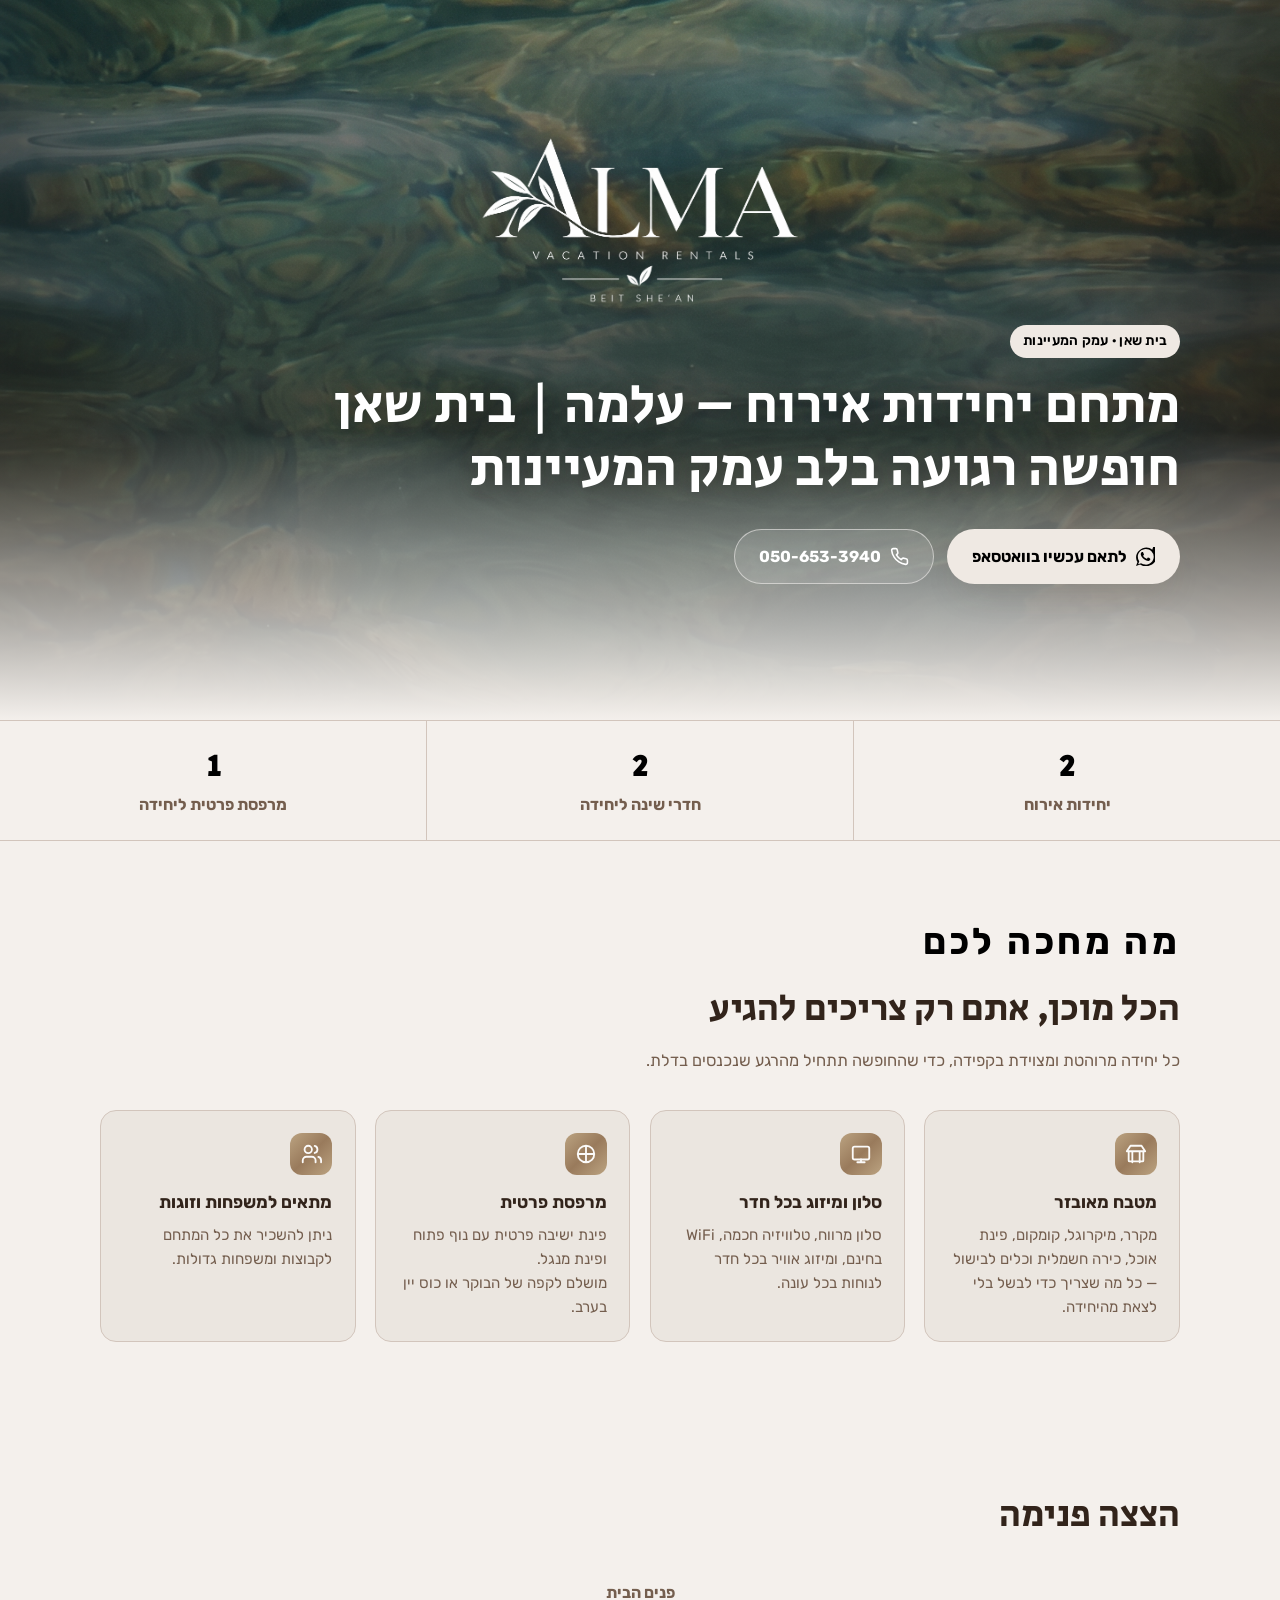
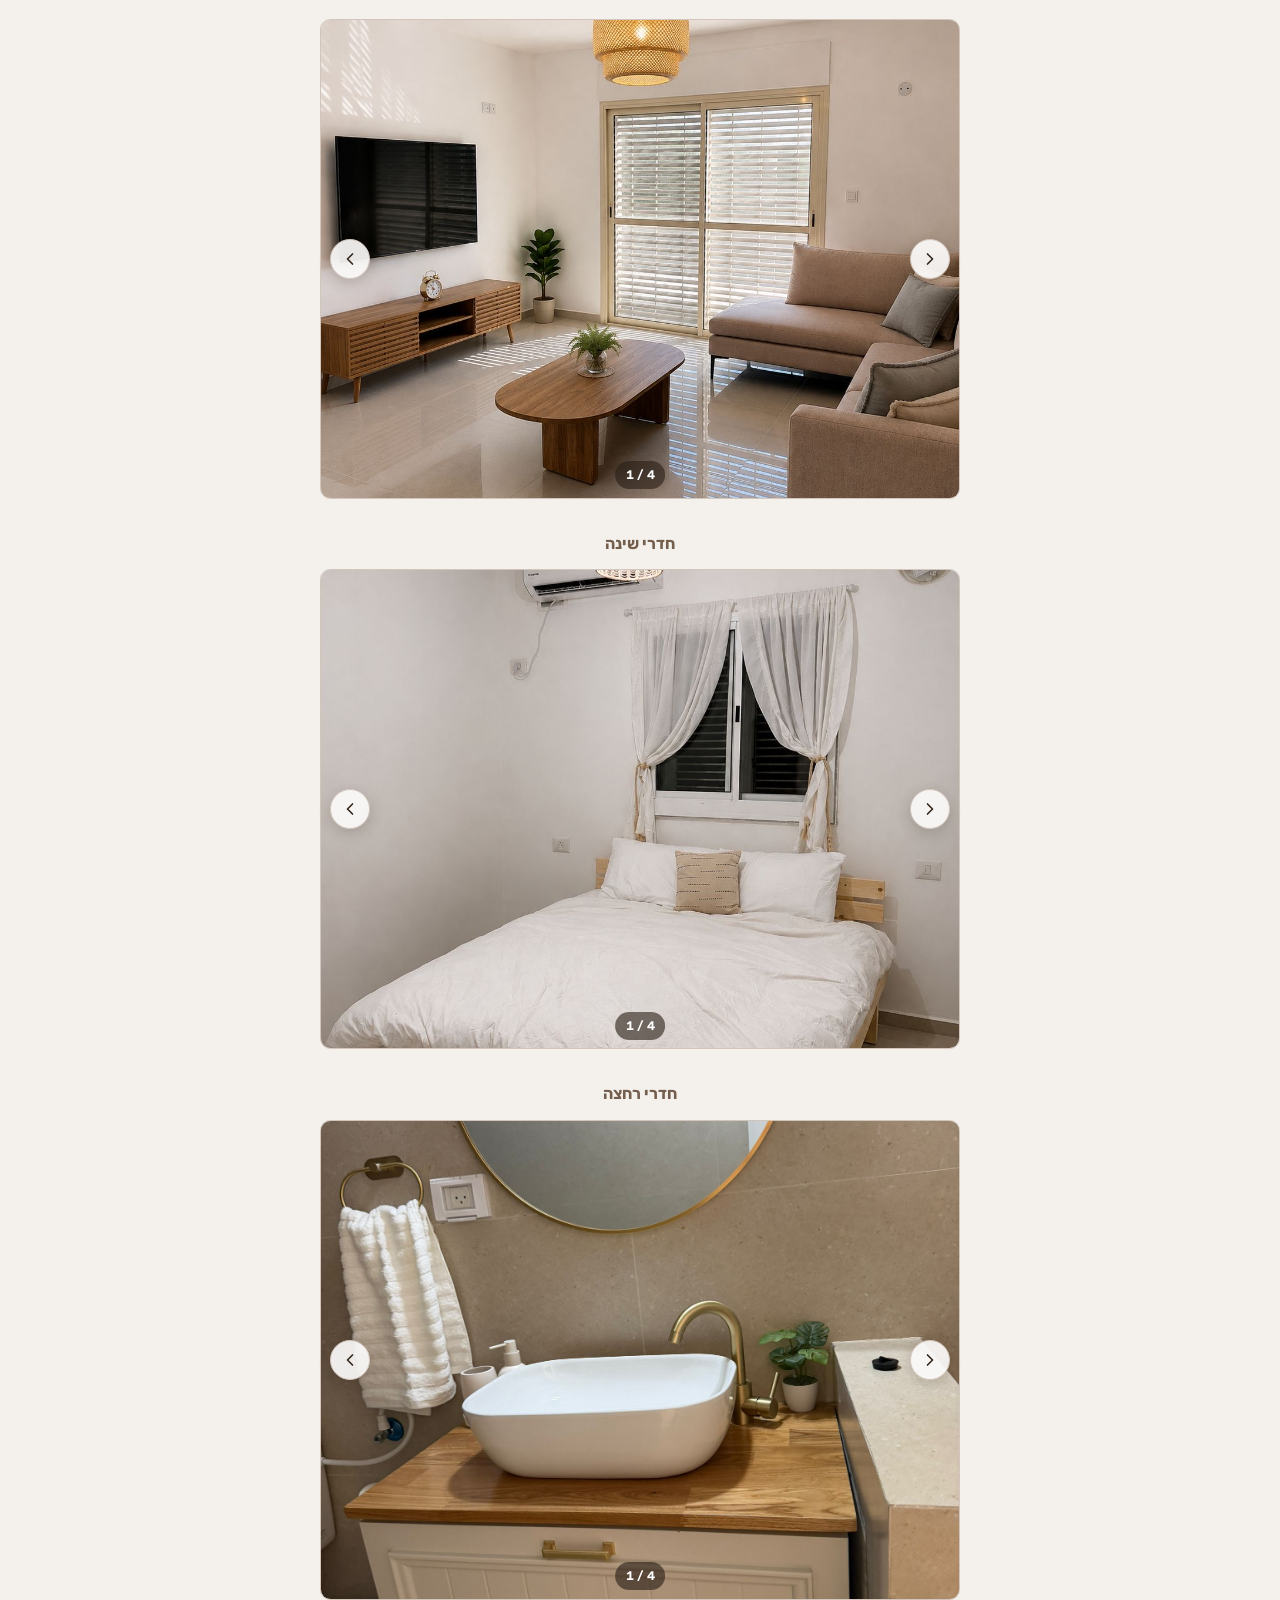
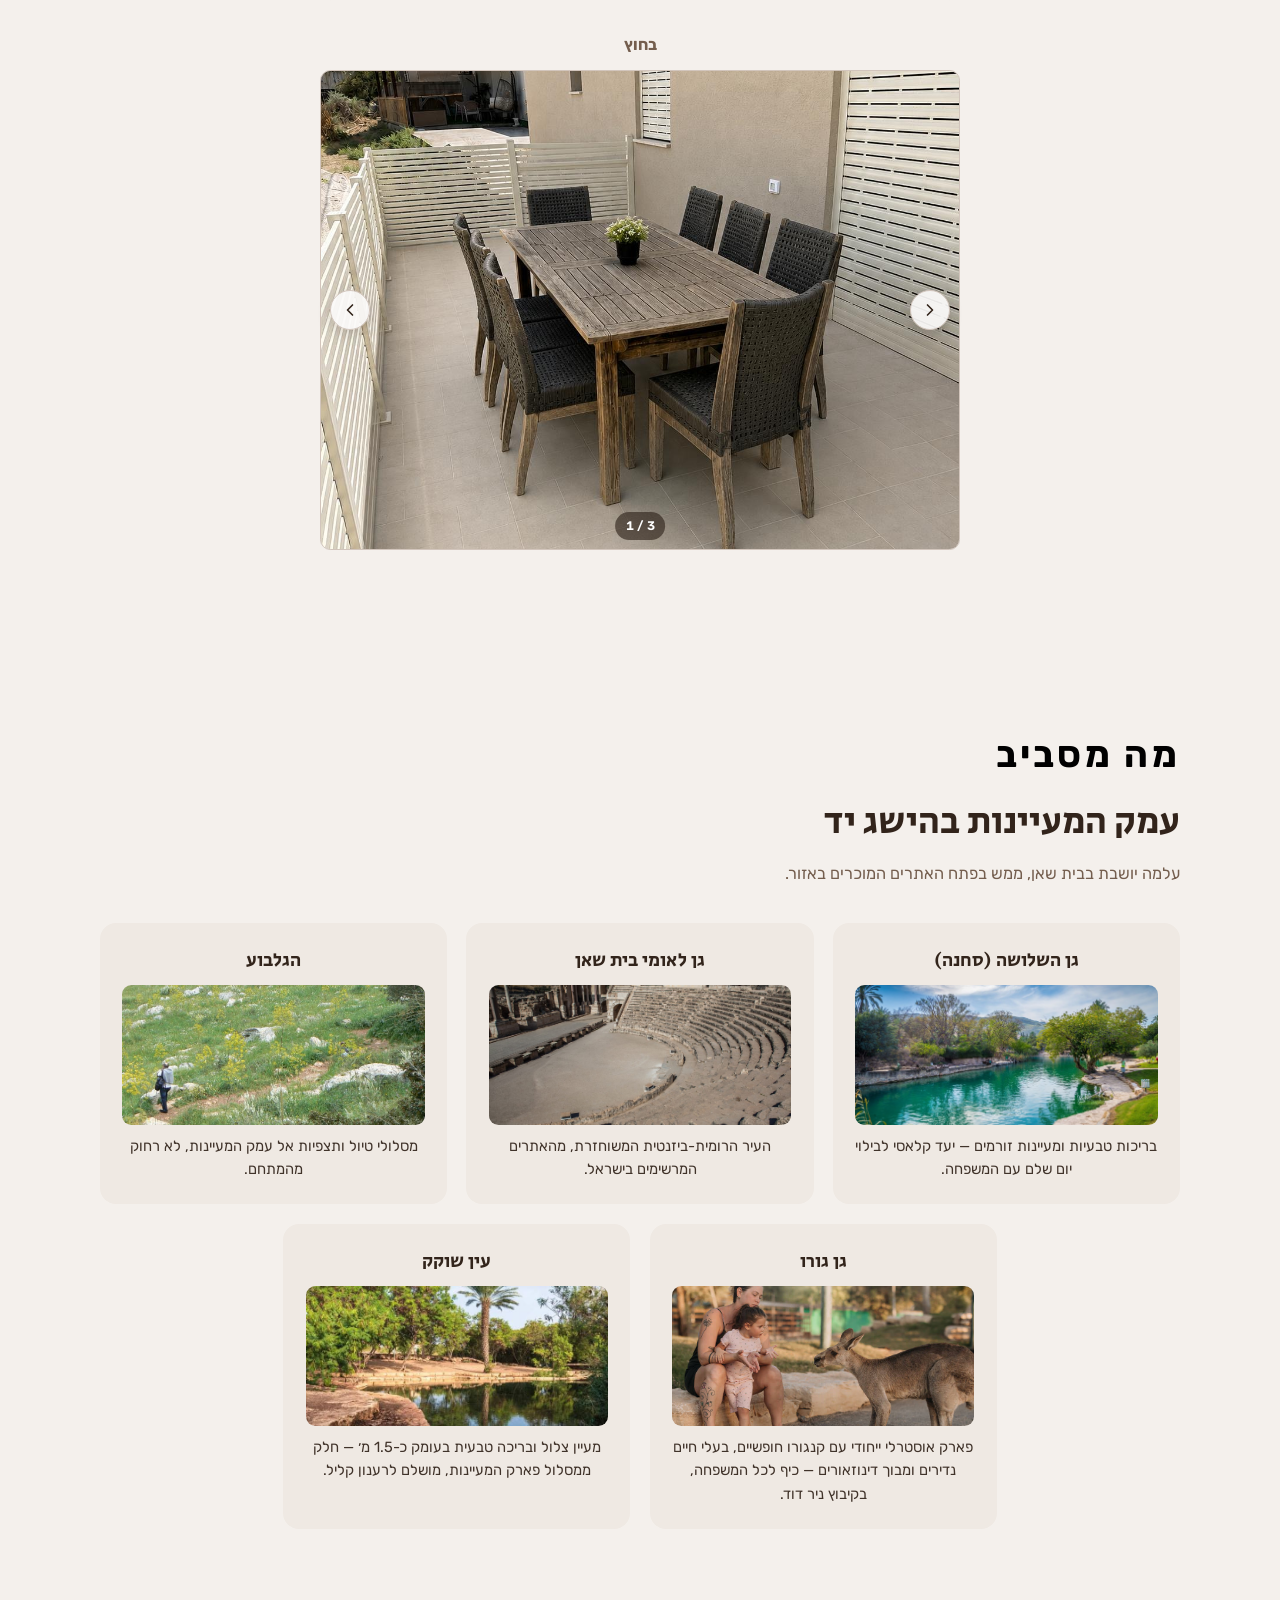
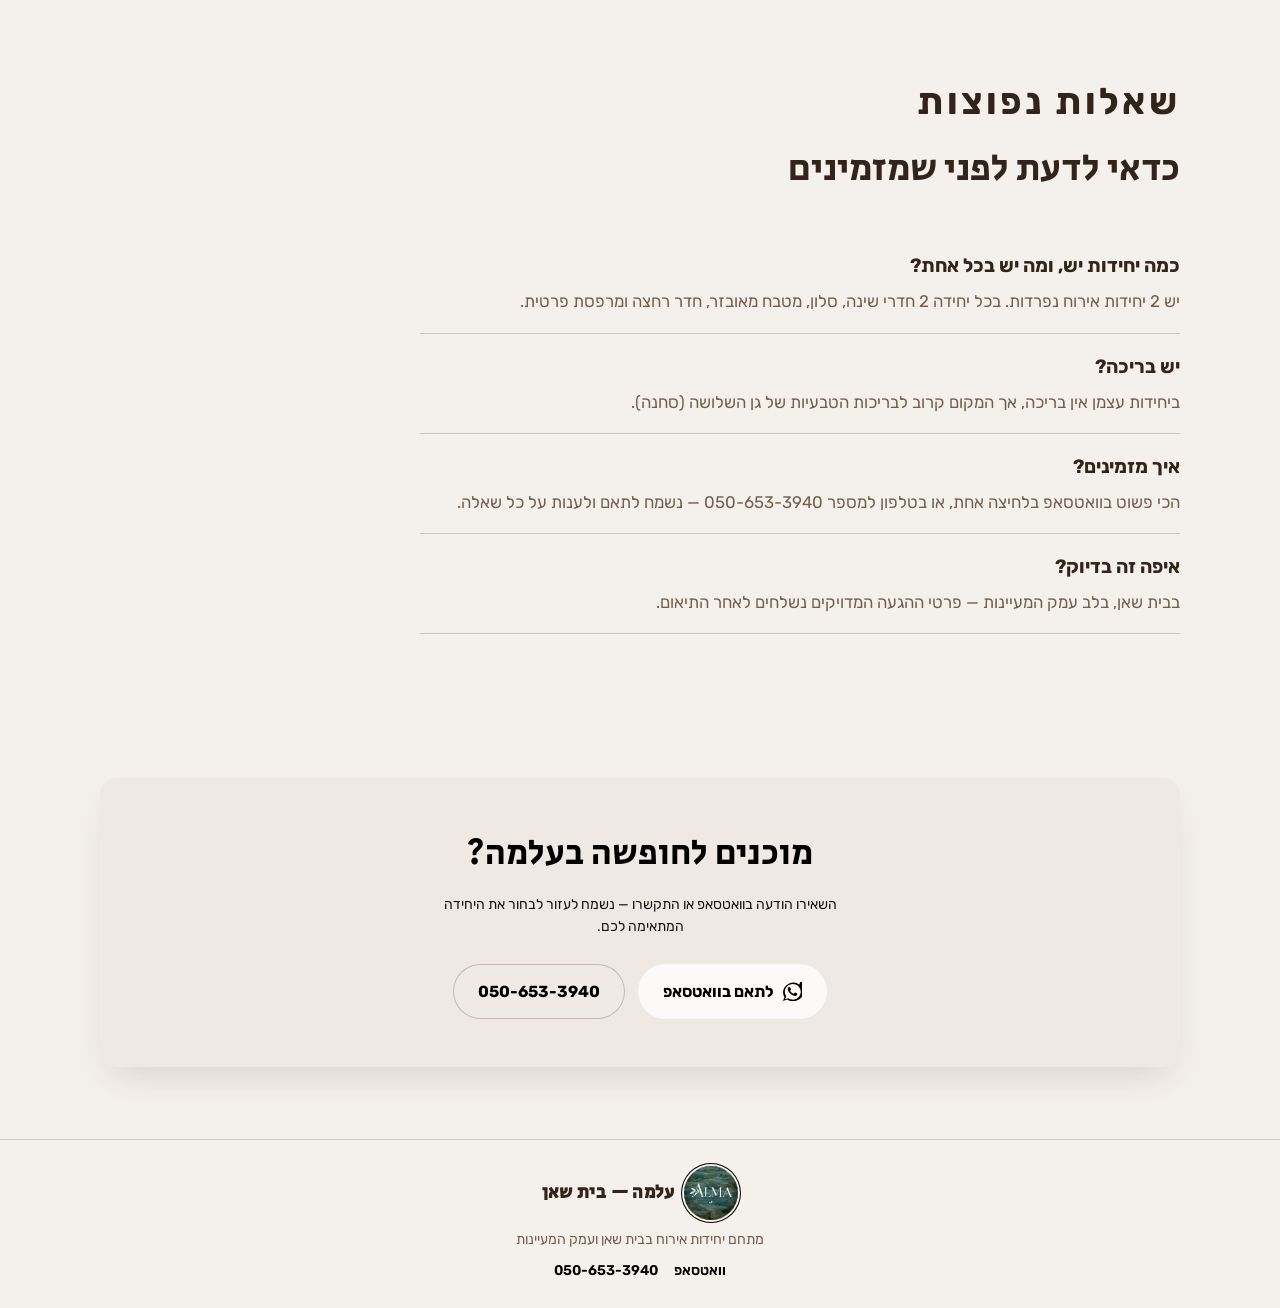
==== index.html @ cda09b07 "Initial commit: Alma Beit She'an vacation rental landing page" ====
<!doctype html><html lang="he" dir="rtl"><head><meta charset=utf8><meta name=viewport content="width=device-width,initial-scale=1,viewport-fit=cover"><style>:root{color-scheme:light;box-sizing:border-box;padding-top:env(safe-area-inset-top,0px);padding-bottom:env(safe-area-inset-bottom,0px)}html{scroll-padding-top:env(safe-area-inset-top,0px)}body{margin:0;padding:0;font:14px -apple-system,BlinkMacSystemFont,sans-serif;background:#faf9f5;color:#141413}img{max-width:100%}[hidden]:not([hidden=until-found i]){display:none!important}</style></head><body>
<title>עלמה – בית שאן</title>
<meta name="description" content="עלמה – 2 יחידות אירוח בבית שאן, כל יחידה עם 2 חדרי שינה, סלון ומרפסת, בלב עמק המעיינות." />
<link rel="preconnect" href="https://fonts.googleapis.com">
<link rel="preconnect" href="https://fonts.gstatic.com" crossorigin>
<link href="https://fonts.googleapis.com/css2?family=Rubik:wght@400;500;600;700;800;900&family=Secular+One&display=swap" rel="stylesheet">
<style>
  :root{
    --background: 30 25% 94%;
    --foreground: 25 30% 15%;
    --card: 30 20% 90%;
    --card-foreground: 25 30% 15%;
    --muted: 30 15% 85%;
    --muted-foreground: 25 20% 38%;
    --primary: 25 65% 45%;
    --primary-foreground: 30 25% 98%;
    --accent: 25 70% 55%;
    --border: 25 20% 78%;
    --border-strong: 25 25% 60%;
    --radius: 1rem;

    --gradient-gold: linear-gradient(135deg, hsl(35 30% 62%) 0%, hsl(30 25% 48%) 50%, hsl(35 30% 62%) 100%);
    --gradient-hero-overlay: linear-gradient(180deg, hsla(25,30%,12%,.15) 0%, hsla(25,30%,12%,.55) 60%, hsl(30 25% 94%) 100%);
    --shadow-gold: 0 0 50px hsla(35,30%,55%,.22);
    --shadow-card: 0 18px 36px -12px hsla(25,30%,20%,.16);

    --font-heading: "Secular One", "Segoe UI", sans-serif;
    --font-body: "Rubik", "Segoe UI", sans-serif;
  }

  *{box-sizing:border-box;}
  html{scroll-behavior:smooth;direction:rtl;}
  body{
    margin:0;
    background:hsl(var(--background));
    color:hsl(var(--foreground));
    font-family:var(--font-body);
    line-height:1.6;
    -webkit-font-smoothing:antialiased;
    direction:rtl;
  }
  img{max-width:100%;display:block;}
  a{color:inherit;}
  h1,h2,h3{font-family:var(--font-heading);font-weight:400;text-wrap:balance;margin:0;}
  .wrap{width:100%;max-width:1120px;margin-inline:auto;padding-inline:20px;}
  section{padding-block:clamp(2.5rem,6vw,4.5rem);}

  .brand{display:flex;align-items:center;gap:.6rem;text-decoration:none;}
  .brand img{width:40px;height:40px;border-radius:50%;object-fit:cover;box-shadow:0 0 0 2px hsl(var(--background)), 0 0 0 3px #000;}
  .brand span{font-family:var(--font-heading);font-size:1.15rem;letter-spacing:.02em;color:hsl(var(--foreground));}
  footer .brand img{width:54px;height:54px;}
  /* ---------- hero ---------- */
  .hero{
    position:relative;
    min-height:min(88vh, 720px);
    display:flex;align-items:flex-end;
    background:#000 url("images/new_background.jpg") center/cover no-repeat;
  }
  .hero::after{
    content:"";position:absolute;inset:0;
    background:var(--gradient-hero-overlay);
  }
  .hero .wrap{position:relative;z-index:1;padding-block:clamp(2rem,7vw,4rem);}
  .hero-logo{
    display:block;
    width:min(320px, 62vw);
    margin-inline:auto;
    margin-bottom:1.3rem;
    filter:drop-shadow(0 6px 22px hsla(25,30%,8%,.55));
  }
  .hero-eyebrow{
    display:inline-flex;align-items:center;gap:.5rem;
    color:#000;
    background:#EFE9E3;
    padding:.35rem .8rem;border-radius:999px;
    font-size:.85rem;font-weight:600;letter-spacing:.02em;
    margin-bottom:1.1rem;
  }
  .hero h1{
    color:#fff;
    font-size:clamp(2.1rem,5.2vw,3.4rem);
    line-height:1.15;
    text-shadow:0 2px 24px hsla(25,30%,10%,.45);
  }
  .hero p{
    color:hsl(30 20% 92%);
    font-size:clamp(1.02rem,2vw,1.2rem);
    max-width:46ch;
    margin-block-start:1rem;
  }
  .hero-ctas{display:flex;flex-wrap:wrap;gap:.85rem;margin-block-start:1.8rem;}

  .btn{
    display:inline-flex;align-items:center;gap:.55rem;
    padding:.85rem 1.5rem;border-radius:999px;
    font-weight:700;font-size:1rem;
    text-decoration:none;border:1px solid transparent;
    cursor:pointer;
    transition:transform .18s ease, box-shadow .18s ease;
  }
  .btn svg{width:19px;height:19px;flex:none;}
  .btn-primary{
    background:#EFE9E3;
    color:#000;
    box-shadow:var(--shadow-card);
  }
  .btn-ghost{
    background:hsla(30,25%,96%,.12);
    color:#fff;
    border-color:hsla(30,25%,96%,.55);
  }
  .btn:hover{transform:translateY(-2px);}
  @media (prefers-reduced-motion:reduce){
    .btn:hover{transform:none;}
    html{scroll-behavior:auto;}
  }

  /* ---------- trust strip ---------- */
  .facts{
    display:grid;grid-template-columns:repeat(3,1fr);gap:1px;
    background:hsl(var(--border));
    border-block:1px solid hsl(var(--border));
  }
  .fact{
    background:hsl(var(--background));
    padding:1.4rem 1rem;text-align:center;
  }
  .fact strong{display:block;font-family:var(--font-heading);font-size:1.9rem;color:#000;font-weight:700;}
  .fact span{font-size:1rem;color:hsl(var(--muted-foreground));font-weight:700;}
  @media (max-width:700px){ .facts{grid-template-columns:repeat(3,1fr);} }

  /* ---------- section heading ---------- */
  .section-head{max-width:60ch;margin-bottom:2.2rem;}
  .kicker{
    display:block;color:hsl(var(--primary));font-weight:700;
    font-size:.82rem;letter-spacing:.09em;text-transform:uppercase;
    margin-bottom:.5rem;
  }
  .section-head h2{font-size:clamp(1.6rem,3.4vw,2.3rem);}
  .section-head p{color:hsl(var(--muted-foreground));margin-block-start:.6rem;font-size:1.02rem;}

  /* ---------- features ---------- */
  .feature-grid{display:grid;grid-template-columns:repeat(4,1fr);gap:1.2rem;}
  .feature{
    background:hsl(var(--card));
    border:1px solid hsl(var(--border));
    border-radius:var(--radius);
    padding:1.4rem;
  }
  .feature .ico{
    width:42px;height:42px;border-radius:12px;
    background:var(--gradient-gold);
    display:flex;align-items:center;justify-content:center;
    margin-bottom:.9rem;
  }
  .feature .ico svg{width:22px;height:22px;color:hsl(var(--primary-foreground));}
  .feature h3{font-size:1.08rem;font-family:var(--font-body);font-weight:700;margin-bottom:.35rem;}
  .feature p{color:hsl(var(--muted-foreground));font-size:.94rem;margin:0;}
  @media (max-width:820px){ .feature-grid{grid-template-columns:repeat(2,1fr);} }
  @media (max-width:560px){ .feature-grid{grid-template-columns:1fr;} }

  /* ---------- gallery ---------- */
  .gal-group{margin-bottom:2rem;}
  .gal-group h3{
    font-family:var(--font-body);font-weight:700;font-size:1rem;
    color:hsl(var(--muted-foreground));
    margin-bottom:.8rem;
    text-align:center;
  }
  .carousel{position:relative;width:100%;max-width:640px;margin-inline:auto;}
  .carousel-viewport{
    overflow:hidden;border-radius:.65rem;
    border:1px solid hsl(var(--border));
    aspect-ratio:4/3;background:hsl(var(--muted));
  }
  .carousel-track{
    display:flex;height:100%;direction:ltr;
    transition:transform .4s ease;
  }
  .carousel-track img{
    flex:0 0 100%;width:100%;height:100%;object-fit:cover;
  }
  .car-btn{
    position:absolute;top:50%;translate:0 -50%;
    width:40px;height:40px;border-radius:50%;
    display:flex;align-items:center;justify-content:center;
    background:hsla(30,25%,98%,.92);
    border:1px solid hsl(var(--border));
    color:hsl(var(--foreground));
    cursor:pointer;
    box-shadow:0 4px 14px hsla(25,30%,15%,.2);
  }
  .car-btn:hover{background:hsl(var(--background));}
  .car-btn svg{width:20px;height:20px;}
  .car-prev{left:.6rem;}
  .car-next{right:.6rem;}
  .car-counter{
    position:absolute;bottom:.6rem;left:50%;translate:-50% 0;
    background:hsla(25,30%,12%,.6);color:#fff;
    font-size:.78rem;font-weight:600;
    padding:.25rem .65rem;border-radius:999px;
    font-variant-numeric:tabular-nums;
    direction:ltr;
  }
  @media (prefers-reduced-motion:reduce){ .carousel-track{transition:none;} }

  /* ---------- attractions ---------- */
  .attractions{display:flex;flex-wrap:wrap;justify-content:center;gap:1.2rem;}
  .attraction{
    flex:1 1 300px;
    max-width:calc(33.333% - .8rem);
    border-radius:var(--radius);
    padding:1.4rem;
    background:#EFE9E3;
    color:hsl(var(--foreground));
  }
  .attraction h3{font-family:var(--font-heading);font-weight:400;font-size:1.2rem;margin-bottom:.4rem;text-align:center;}
  .attraction img{width:100%;height:140px;object-fit:cover;border-radius:.6rem;margin-block:.6rem;}
  .attraction p{margin:0;font-size:.92rem;opacity:.92;text-align:center;}
  @media (max-width:820px){ .attraction{max-width:100%;} }

  /* ---------- faq ---------- */
  .faq{max-width:760px;}
  .faq-item{
    border-bottom:1px solid hsl(var(--border));
    padding-block:1.1rem;
  }
  .faq-item h3{font-family:var(--font-body);font-weight:700;font-size:1.2rem;margin-bottom:.4rem;}
  .faq-item p{margin:0;color:hsl(var(--muted-foreground));font-size:1.05rem;}

  /* ---------- final cta ---------- */
  .cta-band{
    background:#EFE9E3;
    color:#000;
    border-radius:var(--radius);
    padding:clamp(2rem,5vw,3rem);
    text-align:center;
    box-shadow:var(--shadow-card);
  }
  .cta-band h2{color:#000;font-size:clamp(1.6rem,4vw,2.2rem);}
  .cta-band p{opacity:.92;max-width:46ch;margin:.7rem auto 0;}
  .cta-band .hero-ctas{justify-content:center;margin-block-start:1.6rem;}
  .cta-band .btn-ghost{border-color:hsla(25,20%,45%,.4);color:#000;}

  /* ---------- footer ---------- */
  footer{
    border-top:1px solid hsl(var(--border));
    padding-block:1.6rem;
    text-align:center;
    color:hsl(var(--muted-foreground));
    font-size:.88rem;
  }
  footer .brand{justify-content:center;margin-bottom:.6rem;}
  footer .foot-links{display:flex;justify-content:center;gap:1rem;margin-top:.5rem;}
  footer a{text-decoration:none;font-weight:600;color:#000;}
</style>

<main id="top">

  <section class="hero">
    <div class="wrap">
      <img class="hero-logo" src="images/alma-icon.png" alt="עלמה – מתחם יחידות אירוח" />
      <span class="hero-eyebrow">בית שאן · עמק המעיינות</span>
      <h1>מתחם יחידות אירוח – עלמה | בית שאן<br>חופשה רגועה בלב עמק המעיינות</h1>
      <div class="hero-ctas">
        <a class="btn btn-primary" href="https://wa.me/972506533940?text=%D7%A9%D7%9C%D7%95%D7%9D%2C%20%D7%90%D7%A9%D7%9E%D7%97%20%D7%9C%D7%A9%D7%9E%D7%95%D7%A2%20%D7%A2%D7%9C%20%D7%A4%D7%A8%D7%98%D7%99%D7%9D%20%D7%A2%D7%9C%20%D7%9E%D7%AA%D7%97%D7%9D%20%D7%99%D7%97%D7%99%D7%93%D7%95%D7%AA%20%D7%90%D7%99%D7%A8%D7%95%D7%97%20-%20%D7%A2%D7%9C%D7%9E%D7%94%20%7C%20%D7%91%D7%99%D7%AA%20%D7%A9%D7%90%D7%9F" target="_blank" rel="noopener">
          <svg viewBox="0 0 24 24" fill="currentColor"><path d="M17.472 14.382c-.297-.149-1.758-.868-2.03-.967-.273-.099-.471-.148-.67.15-.197.297-.767.966-.94 1.164-.173.199-.347.223-.644.075-.297-.15-1.255-.463-2.39-1.475-.883-.788-1.48-1.761-1.653-2.059-.173-.297-.018-.458.13-.606.134-.133.298-.347.446-.52.149-.174.198-.298.298-.497.099-.198.05-.371-.025-.52-.075-.149-.669-1.612-.916-2.207-.242-.579-.487-.5-.669-.51-.173-.008-.371-.01-.57-.01-.198 0-.52.074-.792.372-.272.297-1.04 1.016-1.04 2.479 0 1.462 1.065 2.875 1.213 3.074.149.198 2.096 3.2 5.077 4.487.709.306 1.262.489 1.694.625.712.227 1.36.195 1.871.118.571-.085 1.758-.719 2.006-1.413.248-.694.248-1.289.173-1.413-.074-.124-.272-.198-.57-.347z"/><path d="M20.52 3.449C12.831-3.984.106 3.847.101 12.5c0 2.312.605 4.567 1.756 6.556L0 24l5.104-1.834a11.937 11.937 0 0 0 6.998 2.242h.005c8.402 0 15.246-6.844 15.25-15.25a15.19 15.19 0 0 0-4.837-11.71zM11.99 22.13a10.02 10.02 0 0 1-5.106-1.398l-.366-.217-3.82 1.373 1.386-3.72-.238-.383a10.03 10.03 0 0 1-1.543-5.35c0-5.532 4.51-10.041 10.052-10.041 2.688 0 5.213 1.048 7.11 2.947a9.992 9.992 0 0 1 2.94 7.104c-.003 5.532-4.513 10.037-10.05 10.037z"/></svg>
          לתאם עכשיו בוואטסאפ
        </a>
        <a class="btn btn-ghost" href="tel:+972506533940" target="_blank">
          <svg viewBox="0 0 24 24" fill="none" stroke="currentColor" stroke-width="2" stroke-linecap="round" stroke-linejoin="round"><path d="M22 16.92v3a2 2 0 0 1-2.18 2 19.79 19.79 0 0 1-8.63-3.07 19.5 19.5 0 0 1-6-6 19.79 19.79 0 0 1-3.07-8.67A2 2 0 0 1 4.11 2h3a2 2 0 0 1 2 1.72c.127.96.361 1.903.7 2.81a2 2 0 0 1-.45 2.11L8.09 9.91a16 16 0 0 0 6 6l1.27-1.27a2 2 0 0 1 2.11-.45c.907.339 1.85.573 2.81.7A2 2 0 0 1 22 16.92z"/></svg>
          050-653-3940
        </a>
      </div>
    </div>
  </section>

  <div class="facts">
    <div class="fact"><strong>2</strong><span>יחידות אירוח</span></div>
    <div class="fact"><strong>2</strong><span>חדרי שינה ליחידה</span></div>
    <div class="fact"><strong>1</strong><span>מרפסת פרטית ליחידה</span></div>
  </div>

  <section class="wrap">
    <div class="section-head">
      <span class="kicker" style="font-size:clamp(1.6rem,3.4vw,2.3rem);color:#000;">מה מחכה לכם</span>
      <h2>הכל מוכן, אתם רק צריכים להגיע</h2>
      <p>כל יחידה מרוהטת ומצוידת בקפידה, כדי שהחופשה תתחיל מהרגע שנכנסים בדלת.</p>
    </div>
    <div class="feature-grid">
      <div class="feature">
        <div class="ico"><svg viewBox="0 0 24 24" fill="none" stroke="currentColor" stroke-width="2" stroke-linecap="round" stroke-linejoin="round"><path d="M2 9h20M4 9v10a1 1 0 0 0 1 1h14a1 1 0 0 0 1-1V9M8 21V9m8 12V9M2 9l4-6h12l4 6"/></svg></div>
        <h3>מטבח מאובזר</h3>
        <p>מקרר, מיקרוגל, קומקום, פינת אוכל, כירה חשמלית וכלים לבישול — כל מה שצריך כדי לבשל בלי לצאת מהיחידה.</p>
      </div>
      <div class="feature">
        <div class="ico"><svg viewBox="0 0 24 24" fill="none" stroke="currentColor" stroke-width="2" stroke-linecap="round" stroke-linejoin="round"><rect x="3" y="4" width="18" height="14" rx="2"/><path d="M8 21h8M12 18v3"/></svg></div>
        <h3>סלון ומיזוג בכל חדר</h3>
        <p>סלון מרווח, טלוויזיה חכמה, WiFi בחינם, ומיזוג אוויר בכל חדר לנוחות בכל עונה.</p>
      </div>
      <div class="feature">
        <div class="ico"><svg viewBox="0 0 24 24" fill="none" stroke="currentColor" stroke-width="2" stroke-linecap="round" stroke-linejoin="round"><path d="M3 12h18M3 12a9 9 0 0 1 18 0M3 12a9 9 0 0 0 18 0M12 3v18"/></svg></div>
        <h3>מרפסת פרטית</h3>
        <p>פינת ישיבה פרטית עם נוף פתוח ופינת מנגל.<br>מושלם לקפה של הבוקר או כוס יין בערב.</p>
      </div>
      <div class="feature">
        <div class="ico"><svg viewBox="0 0 24 24" fill="none" stroke="currentColor" stroke-width="2" stroke-linecap="round" stroke-linejoin="round"><path d="M17 21v-2a4 4 0 0 0-4-4H7a4 4 0 0 0-4 4v2M9 11a4 4 0 1 0 0-8 4 4 0 0 0 0 8zM23 21v-2a4 4 0 0 0-3-3.87M16 3.13a4 4 0 0 1 0 7.75"/></svg></div>
        <h3>מתאים למשפחות וזוגות</h3>
        <p>ניתן להשכיר את כל המתחם לקבוצות ומשפחות גדולות.</p>
      </div>
    </div>
  </section>

  <section class="wrap">
    <div class="section-head">
      <h2>הצצה פנימה</h2>
    </div>

    <div class="gal-group">
      <h3>פנים הבית</h3>
      <div class="carousel" data-carousel>
        <div class="carousel-viewport">
          <div class="carousel-track">
            <img src="images/living-room-1.jpg" alt="סלון יחידה א׳" />
            <img src="images/living-room-2.jpg" alt="סלון יחידה ב׳" />
            <img src="images/dining-nook.jpg" alt="פינת אוכל פנימית" />
            <img src="images/kitchen.jpg" alt="מטבח מאובזר" />
          </div>
        </div>
        <button type="button" class="car-btn car-prev" data-car-prev aria-label="התמונה הקודמת"><svg viewBox="0 0 24 24" fill="none" stroke="currentColor" stroke-width="2" stroke-linecap="round" stroke-linejoin="round"><path d="M15 18l-6-6 6-6"/></svg></button>
        <button type="button" class="car-btn car-next" data-car-next aria-label="התמונה הבאה"><svg viewBox="0 0 24 24" fill="none" stroke="currentColor" stroke-width="2" stroke-linecap="round" stroke-linejoin="round"><path d="M9 18l6-6-6-6"/></svg></button>
        <div class="car-counter" data-car-counter>1 / 4</div>
      </div>
    </div>

    <div class="gal-group">
      <h3>חדרי שינה</h3>
      <div class="carousel" data-carousel>
        <div class="carousel-viewport">
          <div class="carousel-track">
            <img src="images/bedroom-1.jpg" alt="חדר שינה זוגי, יחידה א׳" />
            <img src="images/bedroom-2.jpg" alt="חדר שינה זוגי, יחידה ב׳" />
            <img src="images/bedroom-2-evening.jpg" alt="חדר שינה זוגי בתאורת ערב" />
            <img src="images/bedroom-twin.jpg" alt="חדר שינה עם שתי מיטות יחיד" />
          </div>
        </div>
        <button type="button" class="car-btn car-prev" data-car-prev aria-label="התמונה הקודמת"><svg viewBox="0 0 24 24" fill="none" stroke="currentColor" stroke-width="2" stroke-linecap="round" stroke-linejoin="round"><path d="M15 18l-6-6 6-6"/></svg></button>
        <button type="button" class="car-btn car-next" data-car-next aria-label="התמונה הבאה"><svg viewBox="0 0 24 24" fill="none" stroke="currentColor" stroke-width="2" stroke-linecap="round" stroke-linejoin="round"><path d="M9 18l6-6-6-6"/></svg></button>
        <div class="car-counter" data-car-counter>1 / 4</div>
      </div>
    </div>

    <div class="gal-group">
      <h3>חדרי רחצה</h3>
      <div class="carousel" data-carousel>
        <div class="carousel-viewport">
          <div class="carousel-track">
            <img src="images/bathroom-1.jpg" alt="חדר רחצה עם כיור עומד ומראה זהב" />
            <img src="images/bathroom-2.jpg" alt="חדר רחצה עם מקלחת גשם" />
            <img src="images/bathroom-3.jpg" alt="חדר רחצה, יחידה ב׳" />
            <img src="images/bathroom-4.jpg" alt="כיור וחדר רחצה מעוצב" />
          </div>
        </div>
        <button type="button" class="car-btn car-prev" data-car-prev aria-label="התמונה הקודמת"><svg viewBox="0 0 24 24" fill="none" stroke="currentColor" stroke-width="2" stroke-linecap="round" stroke-linejoin="round"><path d="M15 18l-6-6 6-6"/></svg></button>
        <button type="button" class="car-btn car-next" data-car-next aria-label="התמונה הבאה"><svg viewBox="0 0 24 24" fill="none" stroke="currentColor" stroke-width="2" stroke-linecap="round" stroke-linejoin="round"><path d="M9 18l6-6-6-6"/></svg></button>
        <div class="car-counter" data-car-counter>1 / 4</div>
      </div>
    </div>

    <div class="gal-group">
      <h3>בחוץ</h3>
      <div class="carousel" data-carousel>
        <div class="carousel-viewport">
          <div class="carousel-track">
            <img src="images/terrace-dining.jpg" alt="פינת ישיבה משותפת בחצר, שולחן עץ ארוך" />
            <img src="images/balcony.jpg" alt="מרפסת פרטית עם נוף פתוח" />
            <img src="images/welcome-tray.jpg" alt="מגש קבלת פנים — פירות ויין" />
          </div>
        </div>
        <button type="button" class="car-btn car-prev" data-car-prev aria-label="התמונה הקודמת"><svg viewBox="0 0 24 24" fill="none" stroke="currentColor" stroke-width="2" stroke-linecap="round" stroke-linejoin="round"><path d="M15 18l-6-6 6-6"/></svg></button>
        <button type="button" class="car-btn car-next" data-car-next aria-label="התמונה הבאה"><svg viewBox="0 0 24 24" fill="none" stroke="currentColor" stroke-width="2" stroke-linecap="round" stroke-linejoin="round"><path d="M9 18l6-6-6-6"/></svg></button>
        <div class="car-counter" data-car-counter>1 / 3</div>
      </div>
    </div>
  </section>

  <section class="wrap">
    <div class="section-head">
      <span class="kicker" style="font-size:clamp(1.6rem,3.4vw,2.3rem);color:#000;">מה מסביב</span>
      <h2>עמק המעיינות בהישג יד</h2>
      <p>עלמה יושבת בבית שאן, ממש בפתח האתרים המוכרים באזור.</p>
    </div>
    <div class="attractions">
      <div class="attraction">
        <h3>גן השלושה (סחנה)</h3>
        <img src="images/gan-hashlosha.jpg" alt="גן השלושה (הסחנה)" />
        <p>בריכות טבעיות ומעיינות זורמים — יעד קלאסי לבילוי יום שלם עם המשפחה.</p>
      </div>
      <div class="attraction">
        <h3>גן לאומי בית שאן</h3>
        <img src="images/beit-shean-park.jpg" alt="גן לאומי בית שאן" />
        <p>העיר הרומית-ביזנטית המשוחזרת, מהאתרים המרשימים בישראל.</p>
      </div>
      <div class="attraction">
        <h3>הגלבוע</h3>
        <img src="images/gilboa.jpg" alt="הגלבוע" />
        <p>מסלולי טיול ותצפיות אל עמק המעיינות, לא רחוק מהמתחם.</p>
      </div>
      <div class="attraction">
        <h3>גן גורו</h3>
        <img src="images/gan-guru.jpg" alt="גן גורו" />
        <p>פארק אוסטרלי ייחודי עם קנגורו חופשיים, בעלי חיים נדירים ומבוך דינוזאורים — כיף לכל המשפחה, בקיבוץ ניר דוד.</p>
      </div>
      <div class="attraction">
        <h3>עין שוקק</h3>
        <img src="images/ein-shokek.jpg" alt="עין שוקק" />
        <p>מעיין צלול ובריכה טבעית בעומק כ-1.5 מ׳ — חלק ממסלול פארק המעיינות, מושלם לרענון קליל.</p>
      </div>
    </div>
  </section>

  <section class="wrap">
    <div class="section-head">
      <span class="kicker" style="font-size:clamp(1.6rem,3.4vw,2.3rem);color:hsl(var(--foreground));">שאלות נפוצות</span>
      <h2>כדאי לדעת לפני שמזמינים</h2>
    </div>
    <div class="faq">
      <div class="faq-item">
        <h3>כמה יחידות יש, ומה יש בכל אחת?</h3>
        <p>יש 2 יחידות אירוח נפרדות. בכל יחידה 2 חדרי שינה, סלון, מטבח מאובזר, חדר רחצה ומרפסת פרטית.</p>
      </div>
      <div class="faq-item">
        <h3>יש בריכה?</h3>
        <p>ביחידות עצמן אין בריכה, אך המקום קרוב לבריכות הטבעיות של גן השלושה (סחנה).</p>
      </div>
      <div class="faq-item">
        <h3>איך מזמינים?</h3>
        <p>הכי פשוט בוואטסאפ בלחיצה אחת, או בטלפון למספר 050-653-3940 — נשמח לתאם ולענות על כל שאלה.</p>
      </div>
      <div class="faq-item">
        <h3>איפה זה בדיוק?</h3>
        <p>בבית שאן, בלב עמק המעיינות — פרטי ההגעה המדויקים נשלחים לאחר התיאום.</p>
      </div>
    </div>
  </section>

  <section class="wrap">
    <div class="cta-band">
      <h2>מוכנים לחופשה בעלמה?</h2>
      <p>השאירו הודעה בוואטסאפ או התקשרו — נשמח לעזור לבחור את היחידה המתאימה לכם.</p>
      <div class="hero-ctas">
        <a class="btn btn-primary" style="background:hsl(30 25% 98%);color:#000;box-shadow:none;" href="https://wa.me/972506533940?text=%D7%A9%D7%9C%D7%95%D7%9D%2C%20%D7%90%D7%A9%D7%9E%D7%97%20%D7%9C%D7%A9%D7%9E%D7%95%D7%A2%20%D7%A2%D7%9C%20%D7%A4%D7%A8%D7%98%D7%99%D7%9D%20%D7%A2%D7%9C%20%D7%9E%D7%AA%D7%97%D7%9D%20%D7%99%D7%97%D7%99%D7%93%D7%95%D7%AA%20%D7%90%D7%99%D7%A8%D7%95%D7%97%20-%20%D7%A2%D7%9C%D7%9E%D7%94%20%7C%20%D7%91%D7%99%D7%AA%20%D7%A9%D7%90%D7%9F" target="_blank" rel="noopener">
          <svg viewBox="0 0 24 24" fill="currentColor"><path d="M17.472 14.382c-.297-.149-1.758-.868-2.03-.967-.273-.099-.471-.148-.67.15-.197.297-.767.966-.94 1.164-.173.199-.347.223-.644.075-.297-.15-1.255-.463-2.39-1.475-.883-.788-1.48-1.761-1.653-2.059-.173-.297-.018-.458.13-.606.134-.133.298-.347.446-.52.149-.174.198-.298.298-.497.099-.198.05-.371-.025-.52-.075-.149-.669-1.612-.916-2.207-.242-.579-.487-.5-.669-.51-.173-.008-.371-.01-.57-.01-.198 0-.52.074-.792.372-.272.297-1.04 1.016-1.04 2.479 0 1.462 1.065 2.875 1.213 3.074.149.198 2.096 3.2 5.077 4.487.709.306 1.262.489 1.694.625.712.227 1.36.195 1.871.118.571-.085 1.758-.719 2.006-1.413.248-.694.248-1.289.173-1.413-.074-.124-.272-.198-.57-.347z"/><path d="M20.52 3.449C12.831-3.984.106 3.847.101 12.5c0 2.312.605 4.567 1.756 6.556L0 24l5.104-1.834a11.937 11.937 0 0 0 6.998 2.242h.005c8.402 0 15.246-6.844 15.25-15.25a15.19 15.19 0 0 0-4.837-11.71zM11.99 22.13a10.02 10.02 0 0 1-5.106-1.398l-.366-.217-3.82 1.373 1.386-3.72-.238-.383a10.03 10.03 0 0 1-1.543-5.35c0-5.532 4.51-10.041 10.052-10.041 2.688 0 5.213 1.048 7.11 2.947a9.992 9.992 0 0 1 2.94 7.104c-.003 5.532-4.513 10.037-10.05 10.037z"/></svg>
          לתאם בוואטסאפ
        </a>
        <a class="btn btn-ghost" href="tel:+972506533940" target="_blank">050-653-3940</a>
      </div>
    </div>
  </section>

</main>

<footer>
  <a class="brand" href="#top">
    <img src="logo.jpg" alt="עלמה" />
    <span>עלמה — בית שאן</span>
  </a>
  <div>מתחם יחידות אירוח בבית שאן ועמק המעיינות</div>
  <div class="foot-links">
    <a href="https://wa.me/972506533940?text=%D7%A9%D7%9C%D7%95%D7%9D%2C%20%D7%90%D7%A9%D7%9E%D7%97%20%D7%9C%D7%A9%D7%9E%D7%95%D7%A2%20%D7%A2%D7%9C%20%D7%A4%D7%A8%D7%98%D7%99%D7%9D%20%D7%A2%D7%9C%20%D7%9E%D7%AA%D7%97%D7%9D%20%D7%99%D7%97%D7%99%D7%93%D7%95%D7%AA%20%D7%90%D7%99%D7%A8%D7%95%D7%97%20-%20%D7%A2%D7%9C%D7%9E%D7%94%20%7C%20%D7%91%D7%99%D7%AA%20%D7%A9%D7%90%D7%9F">וואטסאפ</a>
    <a href="tel:+972506533940" target="_blank">050-653-3940</a>
  </div>
</footer>

<script>
(function () {
  document.querySelectorAll('[data-carousel]').forEach(function (car) {
    var track = car.querySelector('.carousel-track');
    var slides = track.querySelectorAll('img');
    var prevBtn = car.querySelector('[data-car-prev]');
    var nextBtn = car.querySelector('[data-car-next]');
    var counter = car.querySelector('[data-car-counter]');
    var total = slides.length;
    var index = 0;

    function render() {
      track.style.transform = 'translateX(-' + (index * 100) + '%)';
      if (counter) counter.textContent = (index + 1) + ' / ' + total;
    }
    prevBtn.addEventListener('click', function () {
      index = (index - 1 + total) % total;
      render();
    });
    nextBtn.addEventListener('click', function () {
      index = (index + 1) % total;
      render();
    });
    render();
  });
})();
</script>

</body></html>
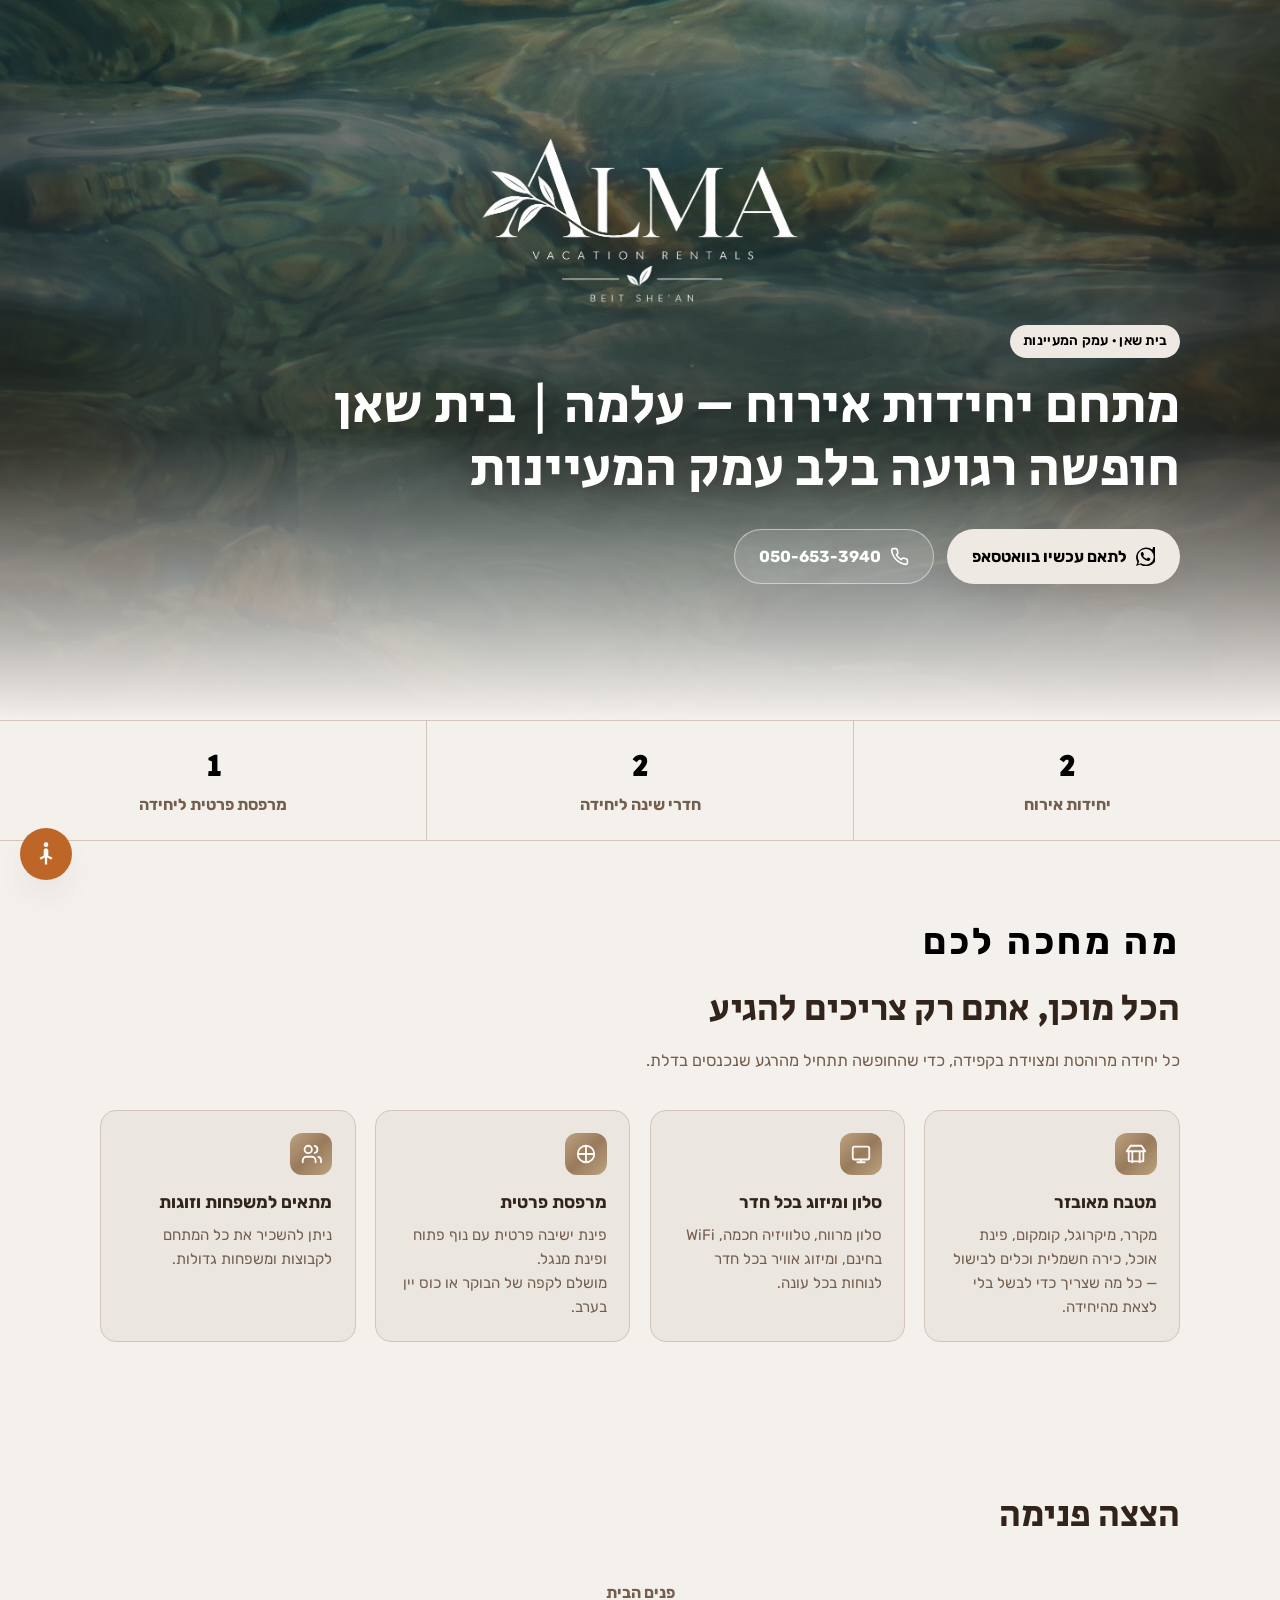
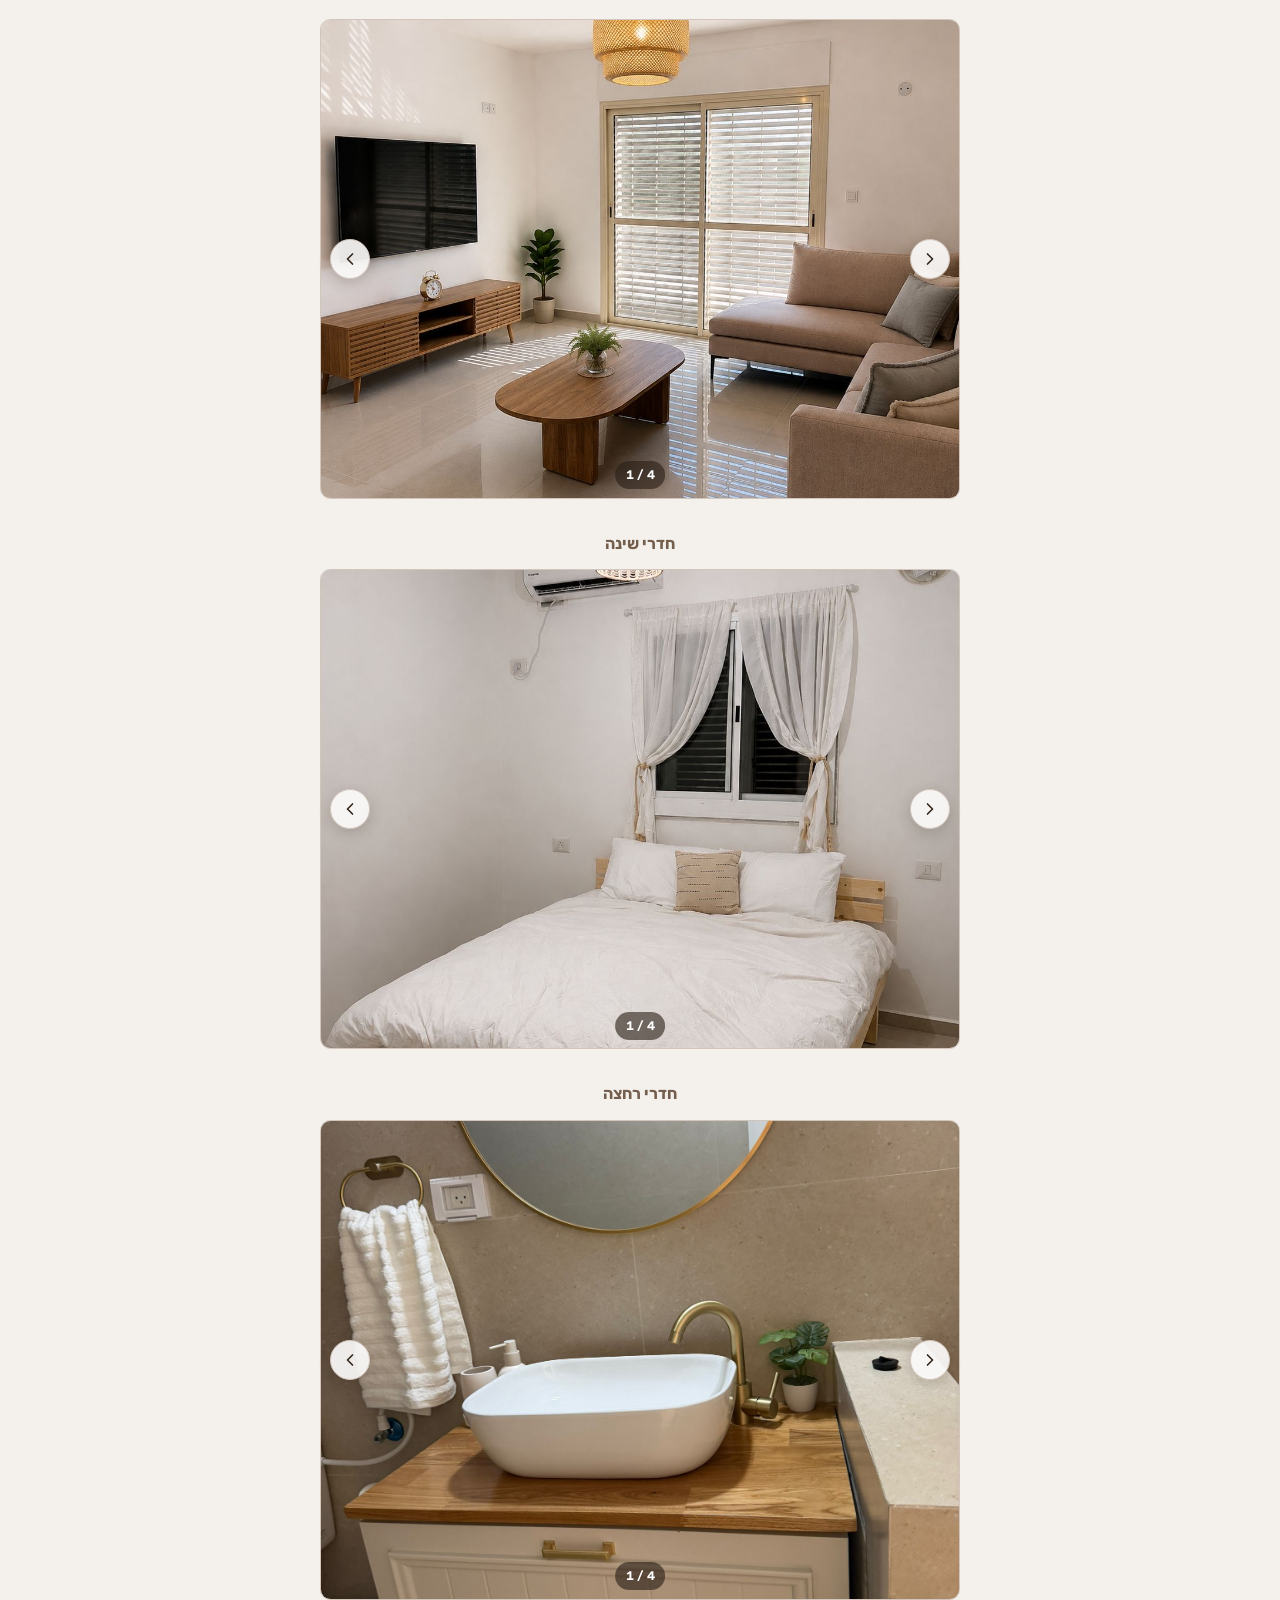
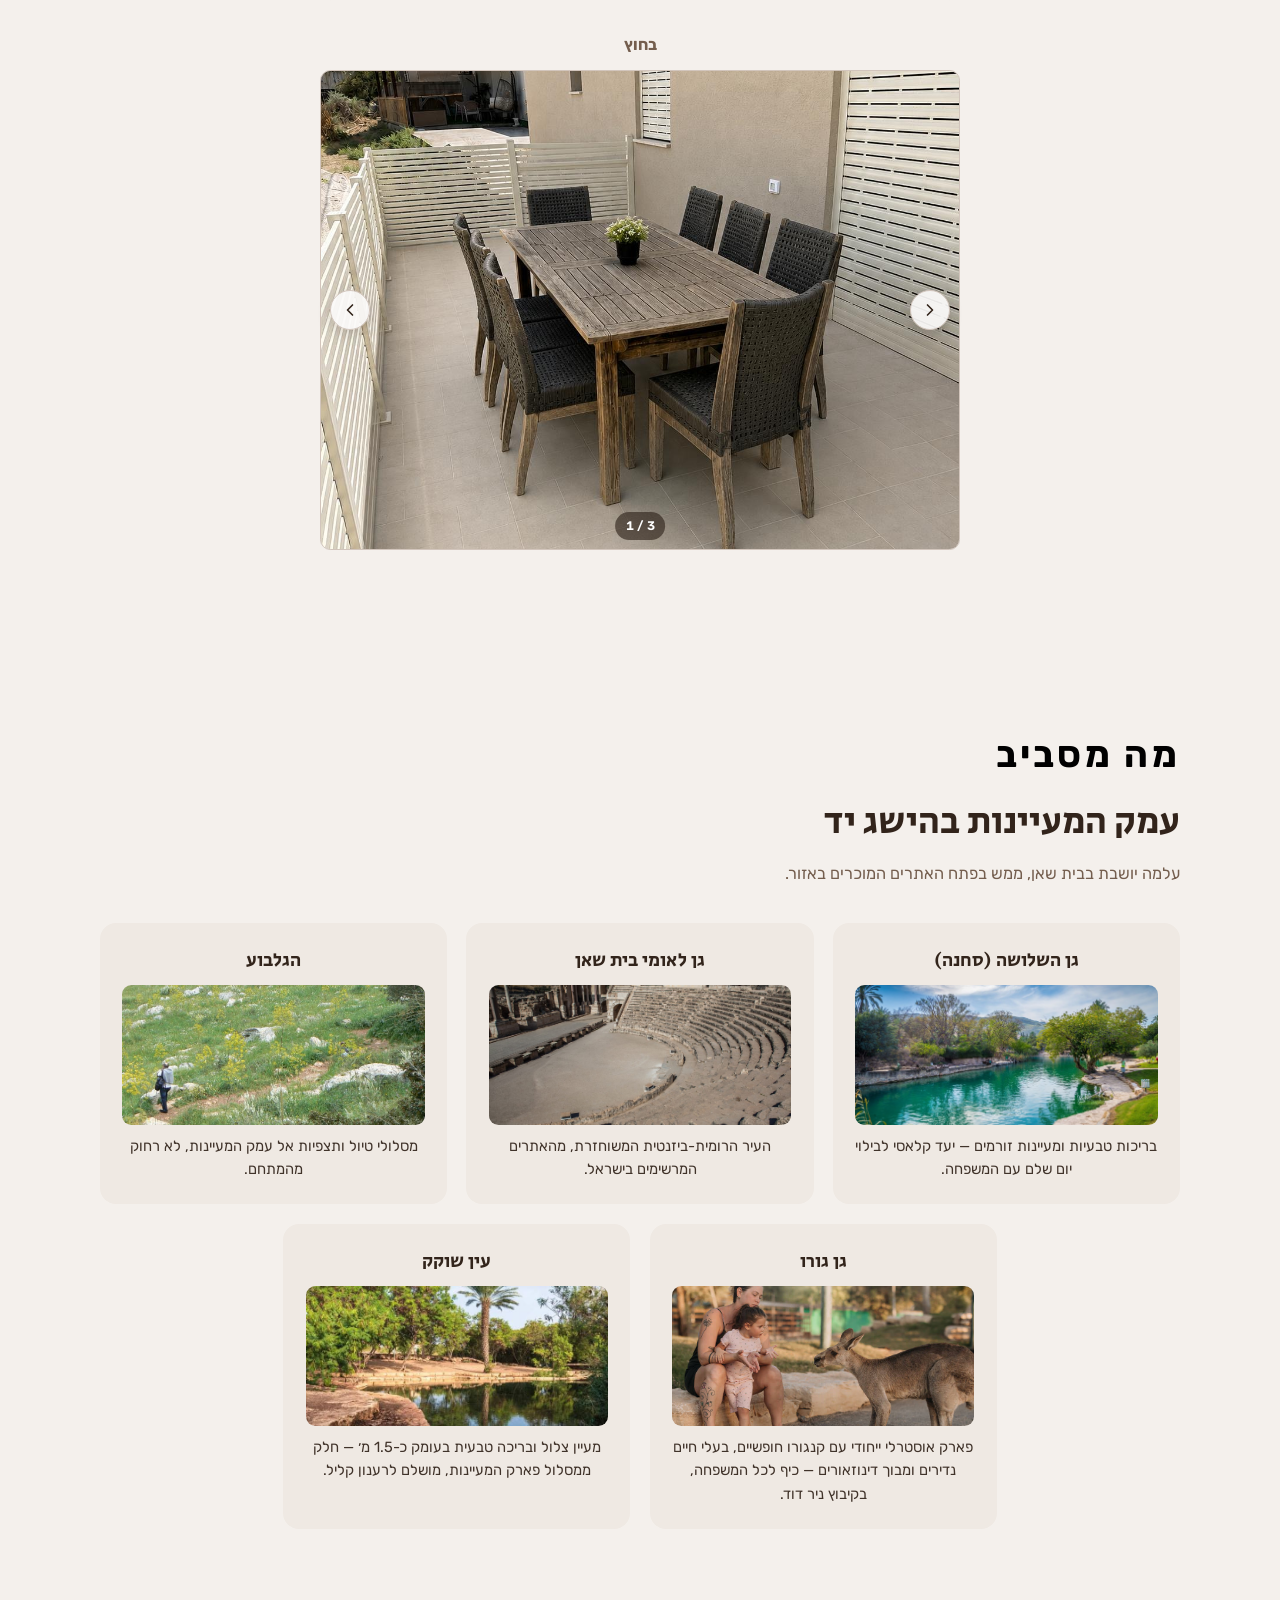
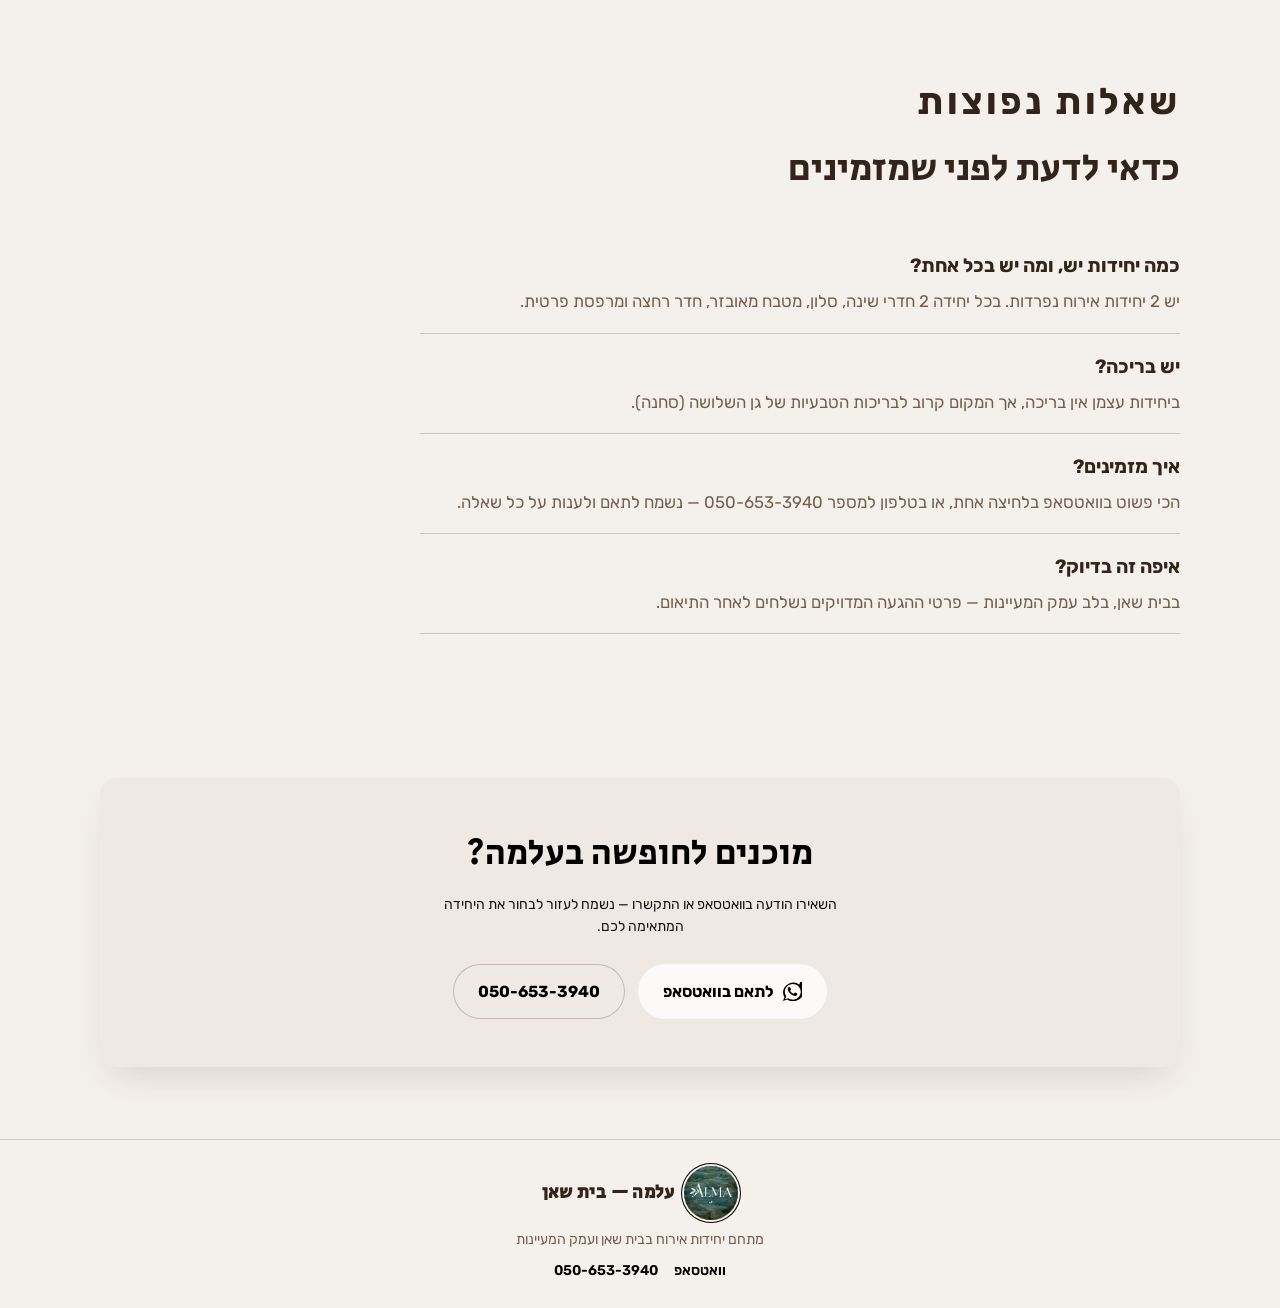
==== commit afdbafaf: "Add accessibility (נגישות) widget with font size, contrast, and grayscale toggles Floating button op" ====
--- a/index.html
+++ b/index.html
@@ -1,259 +1,12 @@
-<!doctype html><html lang="he" dir="rtl"><head><meta charset=utf8><meta name=viewport content="width=device-width,initial-scale=1,viewport-fit=cover"><style>:root{color-scheme:light;box-sizing:border-box;padding-top:env(safe-area-inset-top,0px);padding-bottom:env(safe-area-inset-bottom,0px)}html{scroll-padding-top:env(safe-area-inset-top,0px)}body{margin:0;padding:0;font:14px -apple-system,BlinkMacSystemFont,sans-serif;background:#faf9f5;color:#141413}img{max-width:100%}[hidden]:not([hidden=until-found i]){display:none!important}</style></head><body>
+<!doctype html><html lang="he" dir="rtl"><head><meta charset=utf8><meta name=viewport content="width=device-width,initial-scale=1,viewport-fit=cover">
 <title>עלמה – בית שאן</title>
 <meta name="description" content="עלמה – 2 יחידות אירוח בבית שאן, כל יחידה עם 2 חדרי שינה, סלון ומרפסת, בלב עמק המעיינות." />
+<link rel="icon" href="images/alma-icon.png" type="image/png">
 <link rel="preconnect" href="https://fonts.googleapis.com">
 <link rel="preconnect" href="https://fonts.gstatic.com" crossorigin>
 <link href="https://fonts.googleapis.com/css2?family=Rubik:wght@400;500;600;700;800;900&family=Secular+One&display=swap" rel="stylesheet">
-<style>
-  :root{
-    --background: 30 25% 94%;
-    --foreground: 25 30% 15%;
-    --card: 30 20% 90%;
-    --card-foreground: 25 30% 15%;
-    --muted: 30 15% 85%;
-    --muted-foreground: 25 20% 38%;
-    --primary: 25 65% 45%;
-    --primary-foreground: 30 25% 98%;
-    --accent: 25 70% 55%;
-    --border: 25 20% 78%;
-    --border-strong: 25 25% 60%;
-    --radius: 1rem;
-
-    --gradient-gold: linear-gradient(135deg, hsl(35 30% 62%) 0%, hsl(30 25% 48%) 50%, hsl(35 30% 62%) 100%);
-    --gradient-hero-overlay: linear-gradient(180deg, hsla(25,30%,12%,.15) 0%, hsla(25,30%,12%,.55) 60%, hsl(30 25% 94%) 100%);
-    --shadow-gold: 0 0 50px hsla(35,30%,55%,.22);
-    --shadow-card: 0 18px 36px -12px hsla(25,30%,20%,.16);
-
-    --font-heading: "Secular One", "Segoe UI", sans-serif;
-    --font-body: "Rubik", "Segoe UI", sans-serif;
-  }
-
-  *{box-sizing:border-box;}
-  html{scroll-behavior:smooth;direction:rtl;}
-  body{
-    margin:0;
-    background:hsl(var(--background));
-    color:hsl(var(--foreground));
-    font-family:var(--font-body);
-    line-height:1.6;
-    -webkit-font-smoothing:antialiased;
-    direction:rtl;
-  }
-  img{max-width:100%;display:block;}
-  a{color:inherit;}
-  h1,h2,h3{font-family:var(--font-heading);font-weight:400;text-wrap:balance;margin:0;}
-  .wrap{width:100%;max-width:1120px;margin-inline:auto;padding-inline:20px;}
-  section{padding-block:clamp(2.5rem,6vw,4.5rem);}
-
-  .brand{display:flex;align-items:center;gap:.6rem;text-decoration:none;}
-  .brand img{width:40px;height:40px;border-radius:50%;object-fit:cover;box-shadow:0 0 0 2px hsl(var(--background)), 0 0 0 3px #000;}
-  .brand span{font-family:var(--font-heading);font-size:1.15rem;letter-spacing:.02em;color:hsl(var(--foreground));}
-  footer .brand img{width:54px;height:54px;}
-  /* ---------- hero ---------- */
-  .hero{
-    position:relative;
-    min-height:min(88vh, 720px);
-    display:flex;align-items:flex-end;
-    background:#000 url("images/new_background.jpg") center/cover no-repeat;
-  }
-  .hero::after{
-    content:"";position:absolute;inset:0;
-    background:var(--gradient-hero-overlay);
-  }
-  .hero .wrap{position:relative;z-index:1;padding-block:clamp(2rem,7vw,4rem);}
-  .hero-logo{
-    display:block;
-    width:min(320px, 62vw);
-    margin-inline:auto;
-    margin-bottom:1.3rem;
-    filter:drop-shadow(0 6px 22px hsla(25,30%,8%,.55));
-  }
-  .hero-eyebrow{
-    display:inline-flex;align-items:center;gap:.5rem;
-    color:#000;
-    background:#EFE9E3;
-    padding:.35rem .8rem;border-radius:999px;
-    font-size:.85rem;font-weight:600;letter-spacing:.02em;
-    margin-bottom:1.1rem;
-  }
-  .hero h1{
-    color:#fff;
-    font-size:clamp(2.1rem,5.2vw,3.4rem);
-    line-height:1.15;
-    text-shadow:0 2px 24px hsla(25,30%,10%,.45);
-  }
-  .hero p{
-    color:hsl(30 20% 92%);
-    font-size:clamp(1.02rem,2vw,1.2rem);
-    max-width:46ch;
-    margin-block-start:1rem;
-  }
-  .hero-ctas{display:flex;flex-wrap:wrap;gap:.85rem;margin-block-start:1.8rem;}
-
-  .btn{
-    display:inline-flex;align-items:center;gap:.55rem;
-    padding:.85rem 1.5rem;border-radius:999px;
-    font-weight:700;font-size:1rem;
-    text-decoration:none;border:1px solid transparent;
-    cursor:pointer;
-    transition:transform .18s ease, box-shadow .18s ease;
-  }
-  .btn svg{width:19px;height:19px;flex:none;}
-  .btn-primary{
-    background:#EFE9E3;
-    color:#000;
-    box-shadow:var(--shadow-card);
-  }
-  .btn-ghost{
-    background:hsla(30,25%,96%,.12);
-    color:#fff;
-    border-color:hsla(30,25%,96%,.55);
-  }
-  .btn:hover{transform:translateY(-2px);}
-  @media (prefers-reduced-motion:reduce){
-    .btn:hover{transform:none;}
-    html{scroll-behavior:auto;}
-  }
-
-  /* ---------- trust strip ---------- */
-  .facts{
-    display:grid;grid-template-columns:repeat(3,1fr);gap:1px;
-    background:hsl(var(--border));
-    border-block:1px solid hsl(var(--border));
-  }
-  .fact{
-    background:hsl(var(--background));
-    padding:1.4rem 1rem;text-align:center;
-  }
-  .fact strong{display:block;font-family:var(--font-heading);font-size:1.9rem;color:#000;font-weight:700;}
-  .fact span{font-size:1rem;color:hsl(var(--muted-foreground));font-weight:700;}
-  @media (max-width:700px){ .facts{grid-template-columns:repeat(3,1fr);} }
-
-  /* ---------- section heading ---------- */
-  .section-head{max-width:60ch;margin-bottom:2.2rem;}
-  .kicker{
-    display:block;color:hsl(var(--primary));font-weight:700;
-    font-size:.82rem;letter-spacing:.09em;text-transform:uppercase;
-    margin-bottom:.5rem;
-  }
-  .section-head h2{font-size:clamp(1.6rem,3.4vw,2.3rem);}
-  .section-head p{color:hsl(var(--muted-foreground));margin-block-start:.6rem;font-size:1.02rem;}
-
-  /* ---------- features ---------- */
-  .feature-grid{display:grid;grid-template-columns:repeat(4,1fr);gap:1.2rem;}
-  .feature{
-    background:hsl(var(--card));
-    border:1px solid hsl(var(--border));
-    border-radius:var(--radius);
-    padding:1.4rem;
-  }
-  .feature .ico{
-    width:42px;height:42px;border-radius:12px;
-    background:var(--gradient-gold);
-    display:flex;align-items:center;justify-content:center;
-    margin-bottom:.9rem;
-  }
-  .feature .ico svg{width:22px;height:22px;color:hsl(var(--primary-foreground));}
-  .feature h3{font-size:1.08rem;font-family:var(--font-body);font-weight:700;margin-bottom:.35rem;}
-  .feature p{color:hsl(var(--muted-foreground));font-size:.94rem;margin:0;}
-  @media (max-width:820px){ .feature-grid{grid-template-columns:repeat(2,1fr);} }
-  @media (max-width:560px){ .feature-grid{grid-template-columns:1fr;} }
-
-  /* ---------- gallery ---------- */
-  .gal-group{margin-bottom:2rem;}
-  .gal-group h3{
-    font-family:var(--font-body);font-weight:700;font-size:1rem;
-    color:hsl(var(--muted-foreground));
-    margin-bottom:.8rem;
-    text-align:center;
-  }
-  .carousel{position:relative;width:100%;max-width:640px;margin-inline:auto;}
-  .carousel-viewport{
-    overflow:hidden;border-radius:.65rem;
-    border:1px solid hsl(var(--border));
-    aspect-ratio:4/3;background:hsl(var(--muted));
-  }
-  .carousel-track{
-    display:flex;height:100%;direction:ltr;
-    transition:transform .4s ease;
-  }
-  .carousel-track img{
-    flex:0 0 100%;width:100%;height:100%;object-fit:cover;
-  }
-  .car-btn{
-    position:absolute;top:50%;translate:0 -50%;
-    width:40px;height:40px;border-radius:50%;
-    display:flex;align-items:center;justify-content:center;
-    background:hsla(30,25%,98%,.92);
-    border:1px solid hsl(var(--border));
-    color:hsl(var(--foreground));
-    cursor:pointer;
-    box-shadow:0 4px 14px hsla(25,30%,15%,.2);
-  }
-  .car-btn:hover{background:hsl(var(--background));}
-  .car-btn svg{width:20px;height:20px;}
-  .car-prev{left:.6rem;}
-  .car-next{right:.6rem;}
-  .car-counter{
-    position:absolute;bottom:.6rem;left:50%;translate:-50% 0;
-    background:hsla(25,30%,12%,.6);color:#fff;
-    font-size:.78rem;font-weight:600;
-    padding:.25rem .65rem;border-radius:999px;
-    font-variant-numeric:tabular-nums;
-    direction:ltr;
-  }
-  @media (prefers-reduced-motion:reduce){ .carousel-track{transition:none;} }
-
-  /* ---------- attractions ---------- */
-  .attractions{display:flex;flex-wrap:wrap;justify-content:center;gap:1.2rem;}
-  .attraction{
-    flex:1 1 300px;
-    max-width:calc(33.333% - .8rem);
-    border-radius:var(--radius);
-    padding:1.4rem;
-    background:#EFE9E3;
-    color:hsl(var(--foreground));
-  }
-  .attraction h3{font-family:var(--font-heading);font-weight:400;font-size:1.2rem;margin-bottom:.4rem;text-align:center;}
-  .attraction img{width:100%;height:140px;object-fit:cover;border-radius:.6rem;margin-block:.6rem;}
-  .attraction p{margin:0;font-size:.92rem;opacity:.92;text-align:center;}
-  @media (max-width:820px){ .attraction{max-width:100%;} }
-
-  /* ---------- faq ---------- */
-  .faq{max-width:760px;}
-  .faq-item{
-    border-bottom:1px solid hsl(var(--border));
-    padding-block:1.1rem;
-  }
-  .faq-item h3{font-family:var(--font-body);font-weight:700;font-size:1.2rem;margin-bottom:.4rem;}
-  .faq-item p{margin:0;color:hsl(var(--muted-foreground));font-size:1.05rem;}
-
-  /* ---------- final cta ---------- */
-  .cta-band{
-    background:#EFE9E3;
-    color:#000;
-    border-radius:var(--radius);
-    padding:clamp(2rem,5vw,3rem);
-    text-align:center;
-    box-shadow:var(--shadow-card);
-  }
-  .cta-band h2{color:#000;font-size:clamp(1.6rem,4vw,2.2rem);}
-  .cta-band p{opacity:.92;max-width:46ch;margin:.7rem auto 0;}
-  .cta-band .hero-ctas{justify-content:center;margin-block-start:1.6rem;}
-  .cta-band .btn-ghost{border-color:hsla(25,20%,45%,.4);color:#000;}
-
-  /* ---------- footer ---------- */
-  footer{
-    border-top:1px solid hsl(var(--border));
-    padding-block:1.6rem;
-    text-align:center;
-    color:hsl(var(--muted-foreground));
-    font-size:.88rem;
-  }
-  footer .brand{justify-content:center;margin-bottom:.6rem;}
-  footer .foot-links{display:flex;justify-content:center;gap:1rem;margin-top:.5rem;}
-  footer a{text-decoration:none;font-weight:600;color:#000;}
-</style>
+<link rel="stylesheet" href="styles.css">
+</head><body>
 
 <main id="top">
 
@@ -460,6 +213,20 @@
 
 </main>
 
+<div class="a11y-widget">
+  <button type="button" class="a11y-toggle" id="a11yToggle" aria-expanded="false" aria-controls="a11yPanel" aria-label="תפריט נגישות">
+    <svg viewBox="0 0 24 24" fill="currentColor" aria-hidden="true"><circle cx="12" cy="4" r="2"/><path d="M12 7c-1.1 0-2 .9-2 2v4.5L6.5 15l1 1.9L11 15v6h2v-6l3.5 1.9 1-1.9L14 13.5V9c0-1.1-.9-2-2-2z"/></svg>
+  </button>
+  <div class="a11y-panel" id="a11yPanel" role="menu" aria-label="אפשרויות נגישות" hidden>
+    <button type="button" role="menuitem" data-a11y="font-up">הגדלת טקסט A+</button>
+    <button type="button" role="menuitem" data-a11y="font-down">הקטנת טקסט A-</button>
+    <button type="button" role="menuitem" data-a11y="contrast">ניגודיות גבוהה</button>
+    <button type="button" role="menuitem" data-a11y="grayscale">גווני אפור</button>
+    <button type="button" role="menuitem" data-a11y="underline">הדגשת קישורים</button>
+    <button type="button" role="menuitem" data-a11y="reset">איפוס תצוגה</button>
+  </div>
+</div>
+
 <footer>
   <a class="brand" href="#top">
     <img src="logo.jpg" alt="עלמה" />
@@ -472,32 +239,6 @@
   </div>
 </footer>
 
-<script>
-(function () {
-  document.querySelectorAll('[data-carousel]').forEach(function (car) {
-    var track = car.querySelector('.carousel-track');
-    var slides = track.querySelectorAll('img');
-    var prevBtn = car.querySelector('[data-car-prev]');
-    var nextBtn = car.querySelector('[data-car-next]');
-    var counter = car.querySelector('[data-car-counter]');
-    var total = slides.length;
-    var index = 0;
-
-    function render() {
-      track.style.transform = 'translateX(-' + (index * 100) + '%)';
-      if (counter) counter.textContent = (index + 1) + ' / ' + total;
-    }
-    prevBtn.addEventListener('click', function () {
-      index = (index - 1 + total) % total;
-      render();
-    });
-    nextBtn.addEventListener('click', function () {
-      index = (index + 1) % total;
-      render();
-    });
-    render();
-  });
-})();
-</script>
+<script src="script.js"></script>
 
 </body></html>
--- a/styles.css
+++ b/styles.css
@@ -0,0 +1,278 @@
+:root{color-scheme:light;box-sizing:border-box;padding-top:env(safe-area-inset-top,0px);padding-bottom:env(safe-area-inset-bottom,0px)}html{scroll-padding-top:env(safe-area-inset-top,0px)}body{margin:0;padding:0;font:14px -apple-system,BlinkMacSystemFont,sans-serif;background:#faf9f5;color:#141413}img{max-width:100%}[hidden]:not([hidden=until-found i]){display:none!important}
+
+:root{
+  --background: 30 25% 94%;
+  --foreground: 25 30% 15%;
+  --card: 30 20% 90%;
+  --card-foreground: 25 30% 15%;
+  --muted: 30 15% 85%;
+  --muted-foreground: 25 20% 38%;
+  --primary: 25 65% 45%;
+  --primary-foreground: 30 25% 98%;
+  --accent: 25 70% 55%;
+  --border: 25 20% 78%;
+  --border-strong: 25 25% 60%;
+  --radius: 1rem;
+
+  --gradient-gold: linear-gradient(135deg, hsl(35 30% 62%) 0%, hsl(30 25% 48%) 50%, hsl(35 30% 62%) 100%);
+  --gradient-hero-overlay: linear-gradient(180deg, hsla(25,30%,12%,.15) 0%, hsla(25,30%,12%,.55) 60%, hsl(30 25% 94%) 100%);
+  --shadow-gold: 0 0 50px hsla(35,30%,55%,.22);
+  --shadow-card: 0 18px 36px -12px hsla(25,30%,20%,.16);
+
+  --font-heading: "Secular One", "Segoe UI", sans-serif;
+  --font-body: "Rubik", "Segoe UI", sans-serif;
+}
+
+*{box-sizing:border-box;}
+html{scroll-behavior:smooth;direction:rtl;}
+body{
+  margin:0;
+  background:hsl(var(--background));
+  color:hsl(var(--foreground));
+  font-family:var(--font-body);
+  line-height:1.6;
+  -webkit-font-smoothing:antialiased;
+  direction:rtl;
+}
+img{max-width:100%;display:block;}
+a{color:inherit;}
+h1,h2,h3{font-family:var(--font-heading);font-weight:400;text-wrap:balance;margin:0;}
+.wrap{width:100%;max-width:1120px;margin-inline:auto;padding-inline:20px;}
+section{padding-block:clamp(2.5rem,6vw,4.5rem);}
+
+.brand{display:flex;align-items:center;gap:.6rem;text-decoration:none;}
+.brand img{width:40px;height:40px;border-radius:50%;object-fit:cover;box-shadow:0 0 0 2px hsl(var(--background)), 0 0 0 3px #000;}
+.brand span{font-family:var(--font-heading);font-size:1.15rem;letter-spacing:.02em;color:hsl(var(--foreground));}
+footer .brand img{width:54px;height:54px;}
+/* ---------- hero ---------- */
+.hero{
+  position:relative;
+  min-height:min(88vh, 720px);
+  display:flex;align-items:flex-end;
+  background:#000 url("images/new_background.jpg") center/cover no-repeat;
+}
+.hero::after{
+  content:"";position:absolute;inset:0;
+  background:var(--gradient-hero-overlay);
+}
+.hero .wrap{position:relative;z-index:1;padding-block:clamp(2rem,7vw,4rem);}
+.hero-logo{
+  display:block;
+  width:min(320px, 62vw);
+  margin-inline:auto;
+  margin-bottom:1.3rem;
+  filter:drop-shadow(0 6px 22px hsla(25,30%,8%,.55));
+}
+.hero-eyebrow{
+  display:inline-flex;align-items:center;gap:.5rem;
+  color:#000;
+  background:#EFE9E3;
+  padding:.35rem .8rem;border-radius:999px;
+  font-size:.85rem;font-weight:600;letter-spacing:.02em;
+  margin-bottom:1.1rem;
+}
+.hero h1{
+  color:#fff;
+  font-size:clamp(2.1rem,5.2vw,3.4rem);
+  line-height:1.15;
+  text-shadow:0 2px 24px hsla(25,30%,10%,.45);
+}
+.hero p{
+  color:hsl(30 20% 92%);
+  font-size:clamp(1.02rem,2vw,1.2rem);
+  max-width:46ch;
+  margin-block-start:1rem;
+}
+.hero-ctas{display:flex;flex-wrap:wrap;gap:.85rem;margin-block-start:1.8rem;}
+
+.btn{
+  display:inline-flex;align-items:center;gap:.55rem;
+  padding:.85rem 1.5rem;border-radius:999px;
+  font-weight:700;font-size:1rem;
+  text-decoration:none;border:1px solid transparent;
+  cursor:pointer;
+  transition:transform .18s ease, box-shadow .18s ease;
+}
+.btn svg{width:19px;height:19px;flex:none;}
+.btn-primary{
+  background:#EFE9E3;
+  color:#000;
+  box-shadow:var(--shadow-card);
+}
+.btn-ghost{
+  background:hsla(30,25%,96%,.12);
+  color:#fff;
+  border-color:hsla(30,25%,96%,.55);
+}
+.btn:hover{transform:translateY(-2px);}
+@media (prefers-reduced-motion:reduce){
+  .btn:hover{transform:none;}
+  html{scroll-behavior:auto;}
+}
+
+/* ---------- trust strip ---------- */
+.facts{
+  display:grid;grid-template-columns:repeat(3,1fr);gap:1px;
+  background:hsl(var(--border));
+  border-block:1px solid hsl(var(--border));
+}
+.fact{
+  background:hsl(var(--background));
+  padding:1.4rem 1rem;text-align:center;
+}
+.fact strong{display:block;font-family:var(--font-heading);font-size:1.9rem;color:#000;font-weight:700;}
+.fact span{font-size:1rem;color:hsl(var(--muted-foreground));font-weight:700;}
+@media (max-width:700px){ .facts{grid-template-columns:repeat(3,1fr);} }
+
+/* ---------- section heading ---------- */
+.section-head{max-width:60ch;margin-bottom:2.2rem;}
+.kicker{
+  display:block;color:hsl(var(--primary));font-weight:700;
+  font-size:.82rem;letter-spacing:.09em;text-transform:uppercase;
+  margin-bottom:.5rem;
+}
+.section-head h2{font-size:clamp(1.6rem,3.4vw,2.3rem);}
+.section-head p{color:hsl(var(--muted-foreground));margin-block-start:.6rem;font-size:1.02rem;}
+
+/* ---------- features ---------- */
+.feature-grid{display:grid;grid-template-columns:repeat(4,1fr);gap:1.2rem;}
+.feature{
+  background:hsl(var(--card));
+  border:1px solid hsl(var(--border));
+  border-radius:var(--radius);
+  padding:1.4rem;
+}
+.feature .ico{
+  width:42px;height:42px;border-radius:12px;
+  background:var(--gradient-gold);
+  display:flex;align-items:center;justify-content:center;
+  margin-bottom:.9rem;
+}
+.feature .ico svg{width:22px;height:22px;color:hsl(var(--primary-foreground));}
+.feature h3{font-size:1.08rem;font-family:var(--font-body);font-weight:700;margin-bottom:.35rem;}
+.feature p{color:hsl(var(--muted-foreground));font-size:.94rem;margin:0;}
+@media (max-width:820px){ .feature-grid{grid-template-columns:repeat(2,1fr);} }
+@media (max-width:560px){ .feature-grid{grid-template-columns:1fr;} }
+
+/* ---------- gallery ---------- */
+.gal-group{margin-bottom:2rem;}
+.gal-group h3{
+  font-family:var(--font-body);font-weight:700;font-size:1rem;
+  color:hsl(var(--muted-foreground));
+  margin-bottom:.8rem;
+  text-align:center;
+}
+.carousel{position:relative;width:100%;max-width:640px;margin-inline:auto;}
+.carousel-viewport{
+  overflow:hidden;border-radius:.65rem;
+  border:1px solid hsl(var(--border));
+  aspect-ratio:4/3;background:hsl(var(--muted));
+}
+.carousel-track{
+  display:flex;height:100%;direction:ltr;
+  transition:transform .4s ease;
+}
+.carousel-track img{
+  flex:0 0 100%;width:100%;height:100%;object-fit:cover;
+}
+.car-btn{
+  position:absolute;top:50%;translate:0 -50%;
+  width:40px;height:40px;border-radius:50%;
+  display:flex;align-items:center;justify-content:center;
+  background:hsla(30,25%,98%,.92);
+  border:1px solid hsl(var(--border));
+  color:hsl(var(--foreground));
+  cursor:pointer;
+  box-shadow:0 4px 14px hsla(25,30%,15%,.2);
+}
+.car-btn:hover{background:hsl(var(--background));}
+.car-btn svg{width:20px;height:20px;}
+.car-prev{left:.6rem;}
+.car-next{right:.6rem;}
+.car-counter{
+  position:absolute;bottom:.6rem;left:50%;translate:-50% 0;
+  background:hsla(25,30%,12%,.6);color:#fff;
+  font-size:.78rem;font-weight:600;
+  padding:.25rem .65rem;border-radius:999px;
+  font-variant-numeric:tabular-nums;
+  direction:ltr;
+}
+@media (prefers-reduced-motion:reduce){ .carousel-track{transition:none;} }
+
+/* ---------- attractions ---------- */
+.attractions{display:flex;flex-wrap:wrap;justify-content:center;gap:1.2rem;}
+.attraction{
+  flex:1 1 300px;
+  max-width:calc(33.333% - .8rem);
+  border-radius:var(--radius);
+  padding:1.4rem;
+  background:#EFE9E3;
+  color:hsl(var(--foreground));
+}
+.attraction h3{font-family:var(--font-heading);font-weight:400;font-size:1.2rem;margin-bottom:.4rem;text-align:center;}
+.attraction img{width:100%;height:140px;object-fit:cover;border-radius:.6rem;margin-block:.6rem;}
+.attraction p{margin:0;font-size:.92rem;opacity:.92;text-align:center;}
+@media (max-width:820px){ .attraction{max-width:100%;} }
+
+/* ---------- faq ---------- */
+.faq{max-width:760px;}
+.faq-item{
+  border-bottom:1px solid hsl(var(--border));
+  padding-block:1.1rem;
+}
+.faq-item h3{font-family:var(--font-body);font-weight:700;font-size:1.2rem;margin-bottom:.4rem;}
+.faq-item p{margin:0;color:hsl(var(--muted-foreground));font-size:1.05rem;}
+
+/* ---------- final cta ---------- */
+.cta-band{
+  background:#EFE9E3;
+  color:#000;
+  border-radius:var(--radius);
+  padding:clamp(2rem,5vw,3rem);
+  text-align:center;
+  box-shadow:var(--shadow-card);
+}
+.cta-band h2{color:#000;font-size:clamp(1.6rem,4vw,2.2rem);}
+.cta-band p{opacity:.92;max-width:46ch;margin:.7rem auto 0;}
+.cta-band .hero-ctas{justify-content:center;margin-block-start:1.6rem;}
+.cta-band .btn-ghost{border-color:hsla(25,20%,45%,.4);color:#000;}
+
+/* ---------- footer ---------- */
+footer{
+  border-top:1px solid hsl(var(--border));
+  padding-block:1.6rem;
+  text-align:center;
+  color:hsl(var(--muted-foreground));
+  font-size:.88rem;
+}
+footer .brand{justify-content:center;margin-bottom:.6rem;}
+footer .foot-links{display:flex;justify-content:center;gap:1rem;margin-top:.5rem;}
+footer a{text-decoration:none;font-weight:600;color:#000;}
+
+/* ---------- accessibility widget ---------- */
+.a11y-widget{position:fixed;bottom:20px;left:20px;z-index:999;}
+.a11y-toggle{
+  width:52px;height:52px;border-radius:50%;border:none;cursor:pointer;
+  background:hsl(var(--primary));color:hsl(var(--primary-foreground));
+  box-shadow:var(--shadow-card);display:flex;align-items:center;justify-content:center;
+}
+.a11y-toggle svg{width:28px;height:28px;}
+.a11y-panel{
+  position:absolute;bottom:62px;left:0;
+  background:hsl(var(--card));color:hsl(var(--card-foreground));
+  border:1px solid hsl(var(--border));border-radius:var(--radius);
+  box-shadow:var(--shadow-card);padding:.5rem;
+  display:flex;flex-direction:column;gap:.25rem;min-width:200px;
+}
+.a11y-panel button{
+  text-align:right;background:none;border:none;cursor:pointer;
+  padding:.55rem .7rem;border-radius:.5rem;font:inherit;color:inherit;
+}
+.a11y-panel button:hover,.a11y-panel button:focus-visible{background:hsl(var(--muted));}
+
+html.a11y-contrast{filter:contrast(1.25);}
+html.a11y-grayscale{filter:grayscale(1);}
+html.a11y-underline a{text-decoration:underline!important;}
+html.a11y-font-1 body{font-size:16px;}
+html.a11y-font-2 body{font-size:18px;}
+html.a11y-font-3 body{font-size:20px;}
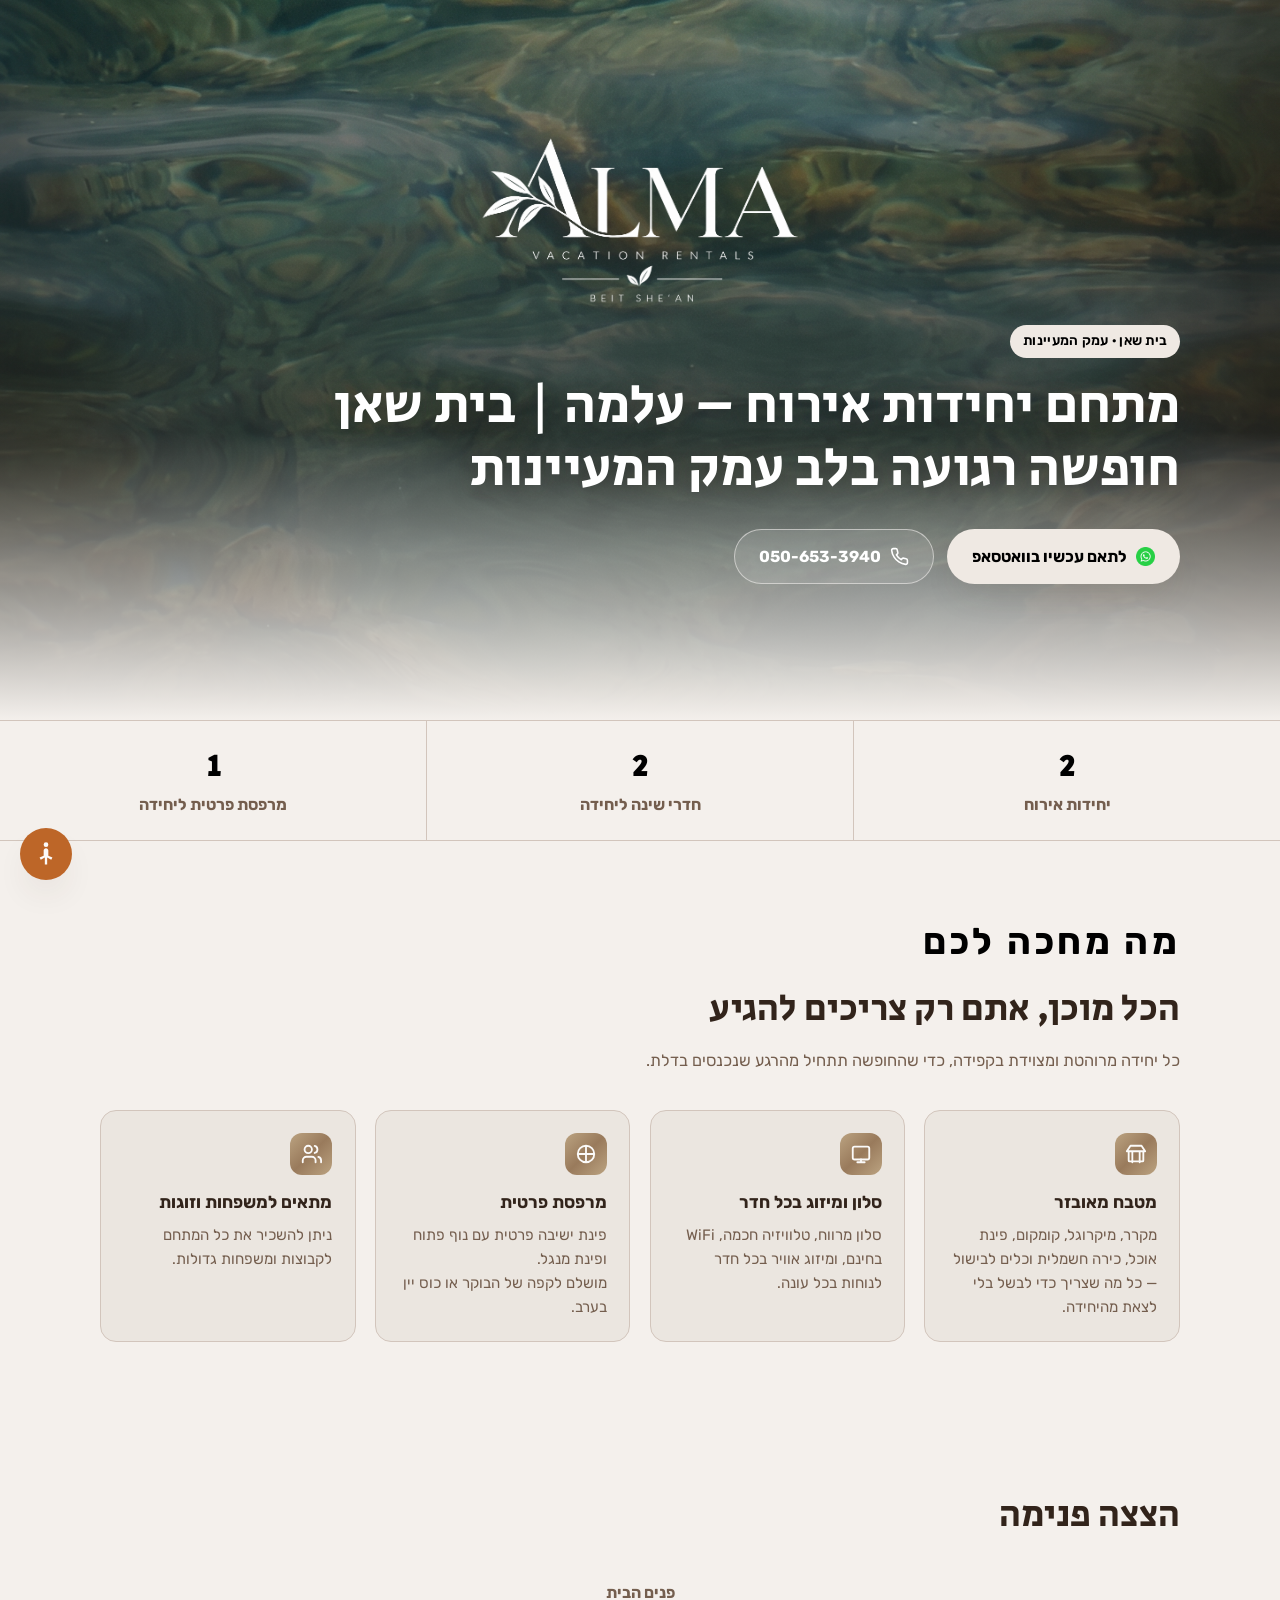
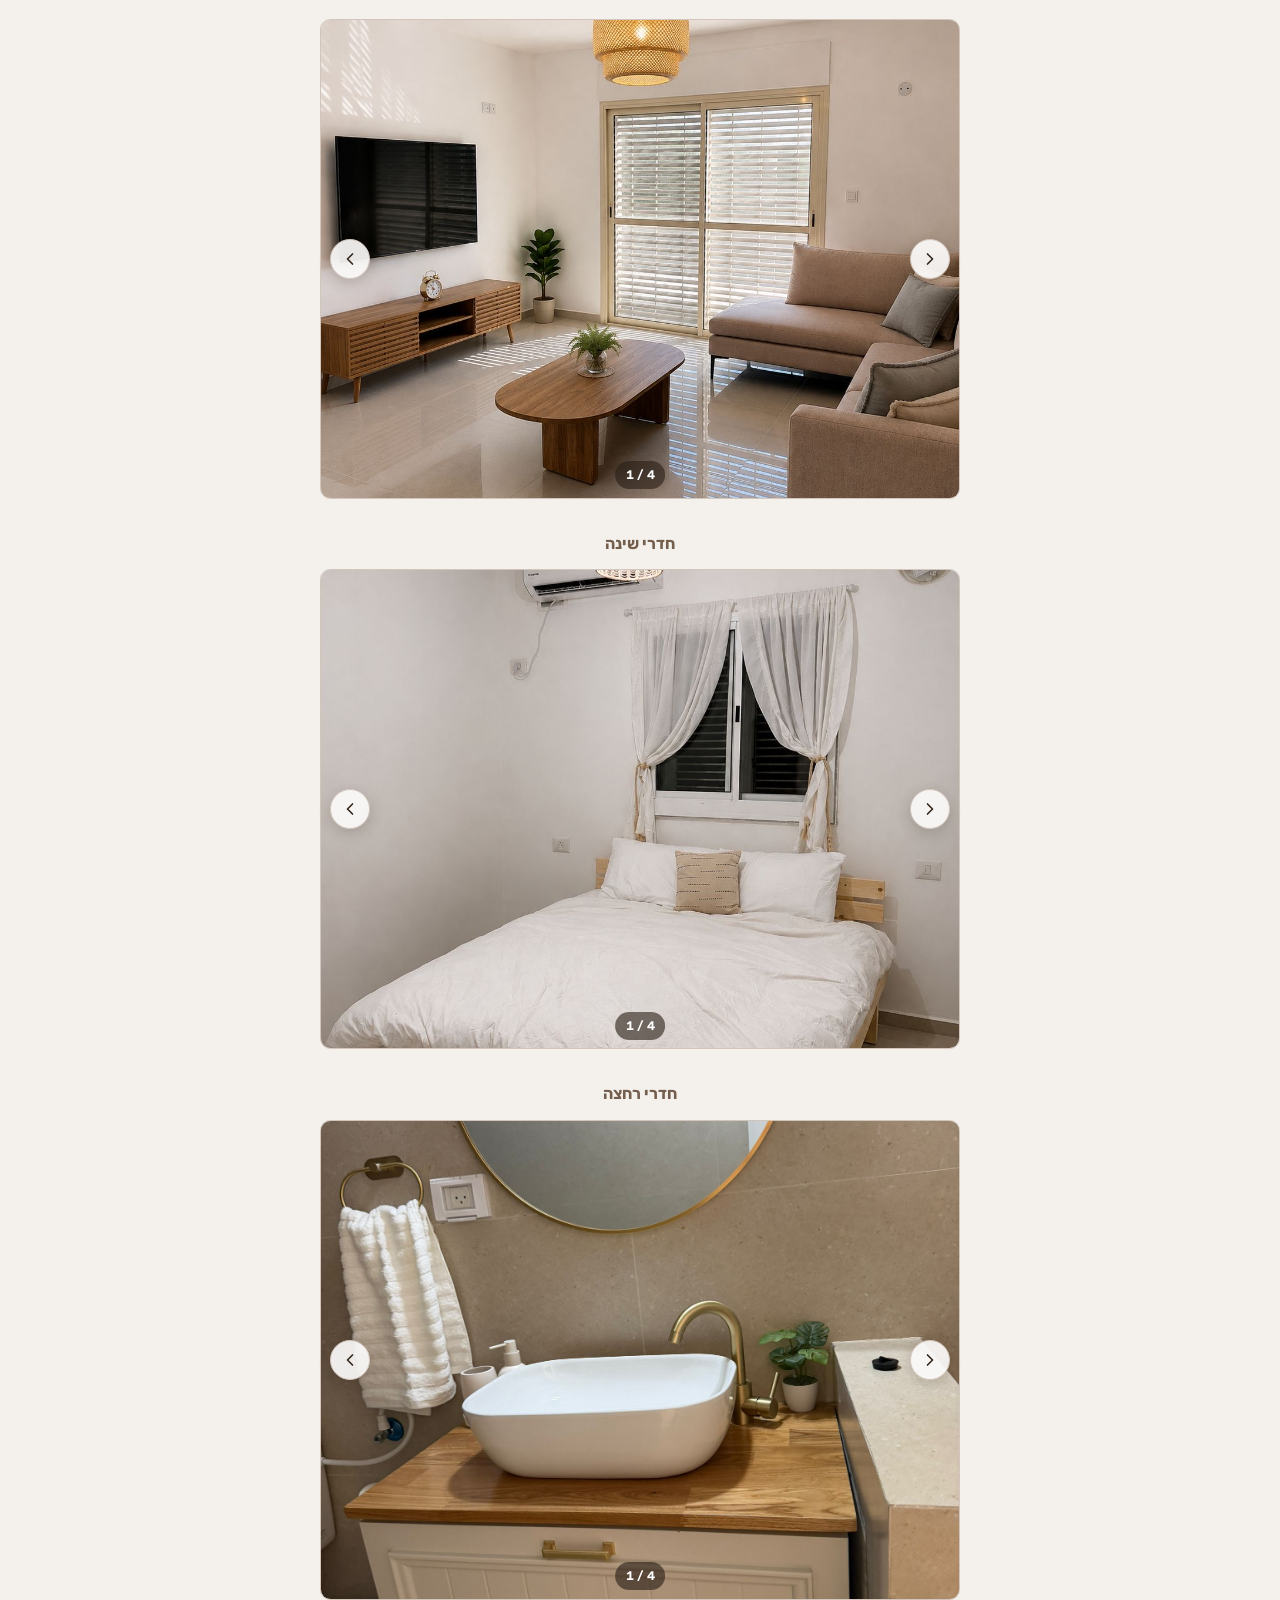
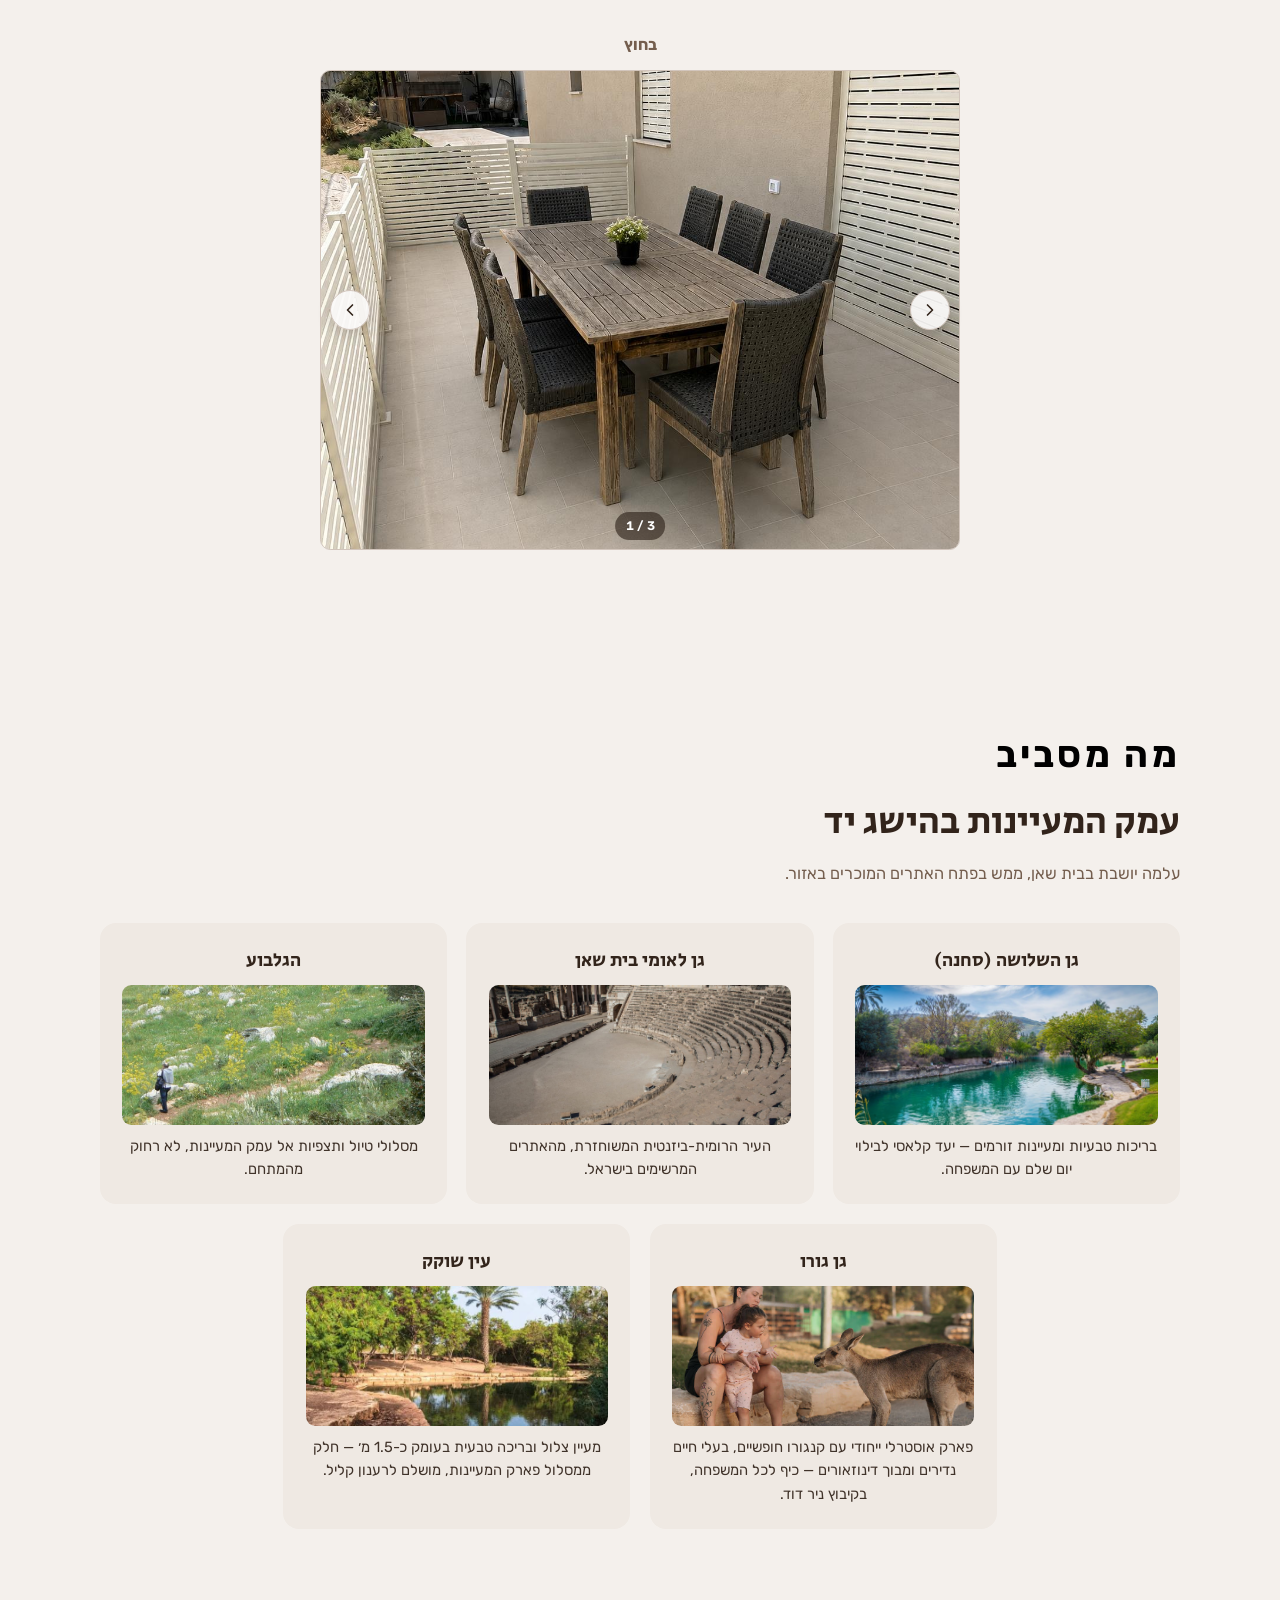
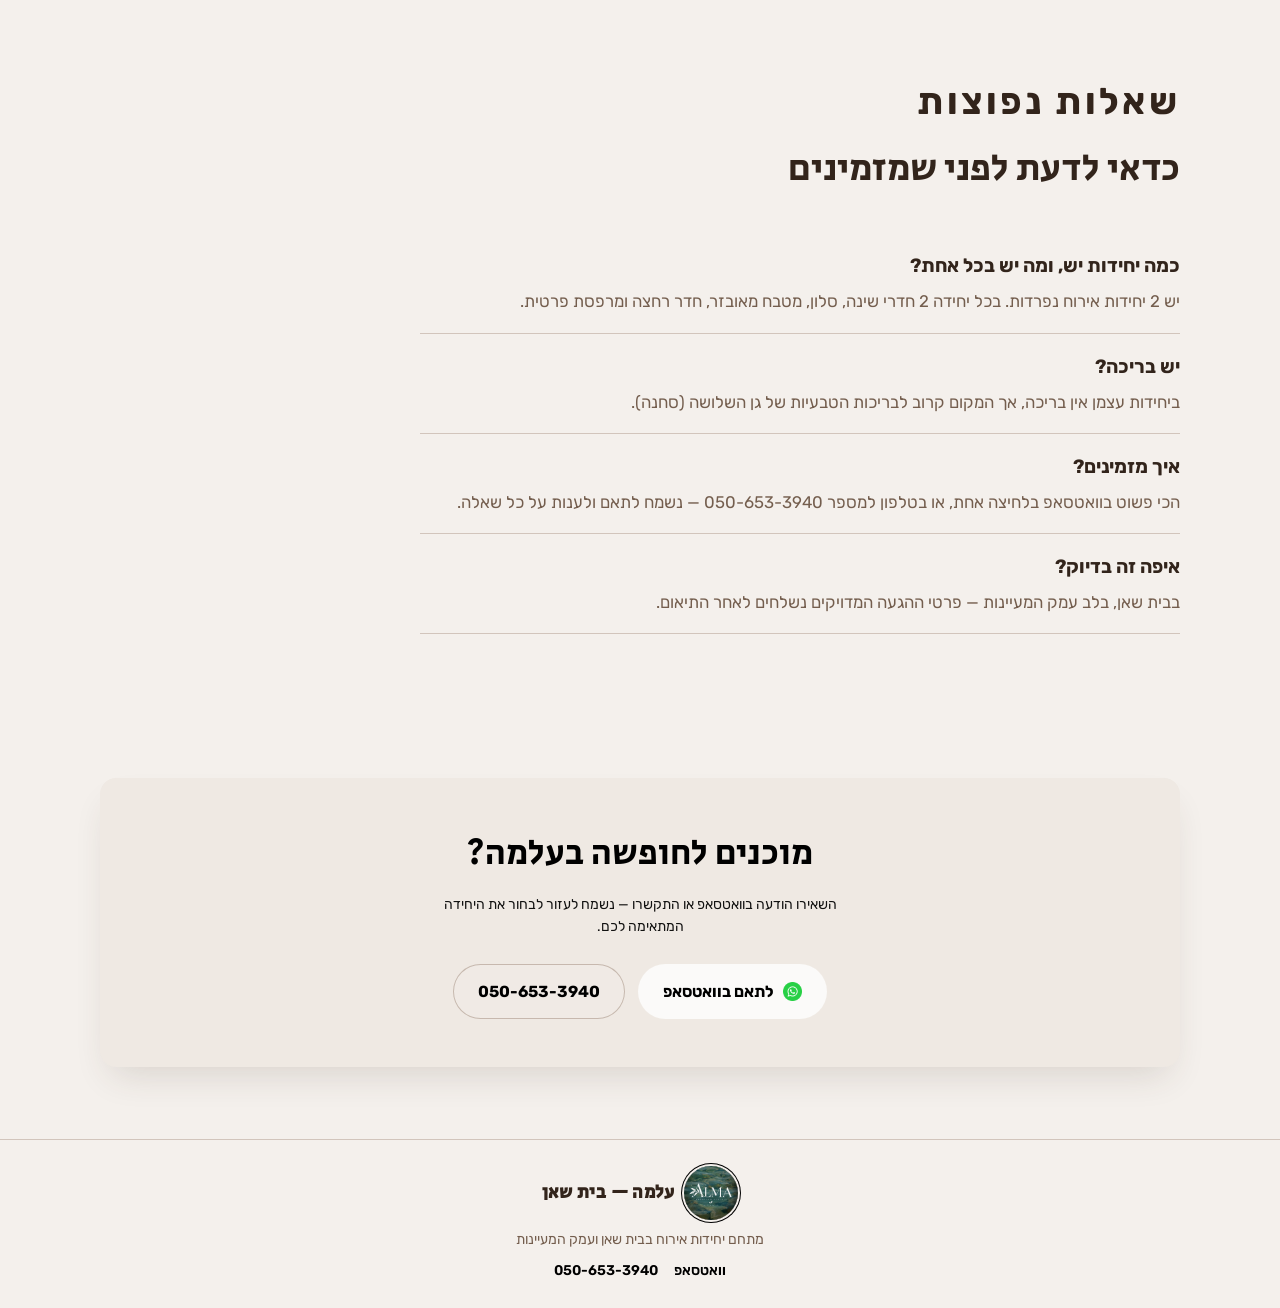
==== commit acea697d: "Replace WhatsApp CTA icon with brand logo image Swap the inline outline SVG for the WhatsApp logo im" ====
--- a/index.html
+++ b/index.html
@@ -17,7 +17,7 @@
       <h1>מתחם יחידות אירוח – עלמה | בית שאן<br>חופשה רגועה בלב עמק המעיינות</h1>
       <div class="hero-ctas">
         <a class="btn btn-primary" href="https://wa.me/972506533940?text=%D7%A9%D7%9C%D7%95%D7%9D%2C%20%D7%90%D7%A9%D7%9E%D7%97%20%D7%9C%D7%A9%D7%9E%D7%95%D7%A2%20%D7%A2%D7%9C%20%D7%A4%D7%A8%D7%98%D7%99%D7%9D%20%D7%A2%D7%9C%20%D7%9E%D7%AA%D7%97%D7%9D%20%D7%99%D7%97%D7%99%D7%93%D7%95%D7%AA%20%D7%90%D7%99%D7%A8%D7%95%D7%97%20-%20%D7%A2%D7%9C%D7%9E%D7%94%20%7C%20%D7%91%D7%99%D7%AA%20%D7%A9%D7%90%D7%9F" target="_blank" rel="noopener">
-          <svg viewBox="0 0 24 24" fill="currentColor"><path d="M17.472 14.382c-.297-.149-1.758-.868-2.03-.967-.273-.099-.471-.148-.67.15-.197.297-.767.966-.94 1.164-.173.199-.347.223-.644.075-.297-.15-1.255-.463-2.39-1.475-.883-.788-1.48-1.761-1.653-2.059-.173-.297-.018-.458.13-.606.134-.133.298-.347.446-.52.149-.174.198-.298.298-.497.099-.198.05-.371-.025-.52-.075-.149-.669-1.612-.916-2.207-.242-.579-.487-.5-.669-.51-.173-.008-.371-.01-.57-.01-.198 0-.52.074-.792.372-.272.297-1.04 1.016-1.04 2.479 0 1.462 1.065 2.875 1.213 3.074.149.198 2.096 3.2 5.077 4.487.709.306 1.262.489 1.694.625.712.227 1.36.195 1.871.118.571-.085 1.758-.719 2.006-1.413.248-.694.248-1.289.173-1.413-.074-.124-.272-.198-.57-.347z"/><path d="M20.52 3.449C12.831-3.984.106 3.847.101 12.5c0 2.312.605 4.567 1.756 6.556L0 24l5.104-1.834a11.937 11.937 0 0 0 6.998 2.242h.005c8.402 0 15.246-6.844 15.25-15.25a15.19 15.19 0 0 0-4.837-11.71zM11.99 22.13a10.02 10.02 0 0 1-5.106-1.398l-.366-.217-3.82 1.373 1.386-3.72-.238-.383a10.03 10.03 0 0 1-1.543-5.35c0-5.532 4.51-10.041 10.052-10.041 2.688 0 5.213 1.048 7.11 2.947a9.992 9.992 0 0 1 2.94 7.104c-.003 5.532-4.513 10.037-10.05 10.037z"/></svg>
+          <img class="wa-icon" src="images/WhatsApp Icon.png" alt="" />
           לתאם עכשיו בוואטסאפ
         </a>
         <a class="btn btn-ghost" href="tel:+972506533940" target="_blank">
@@ -203,7 +203,7 @@
       <p>השאירו הודעה בוואטסאפ או התקשרו — נשמח לעזור לבחור את היחידה המתאימה לכם.</p>
       <div class="hero-ctas">
         <a class="btn btn-primary" style="background:hsl(30 25% 98%);color:#000;box-shadow:none;" href="https://wa.me/972506533940?text=%D7%A9%D7%9C%D7%95%D7%9D%2C%20%D7%90%D7%A9%D7%9E%D7%97%20%D7%9C%D7%A9%D7%9E%D7%95%D7%A2%20%D7%A2%D7%9C%20%D7%A4%D7%A8%D7%98%D7%99%D7%9D%20%D7%A2%D7%9C%20%D7%9E%D7%AA%D7%97%D7%9D%20%D7%99%D7%97%D7%99%D7%93%D7%95%D7%AA%20%D7%90%D7%99%D7%A8%D7%95%D7%97%20-%20%D7%A2%D7%9C%D7%9E%D7%94%20%7C%20%D7%91%D7%99%D7%AA%20%D7%A9%D7%90%D7%9F" target="_blank" rel="noopener">
-          <svg viewBox="0 0 24 24" fill="currentColor"><path d="M17.472 14.382c-.297-.149-1.758-.868-2.03-.967-.273-.099-.471-.148-.67.15-.197.297-.767.966-.94 1.164-.173.199-.347.223-.644.075-.297-.15-1.255-.463-2.39-1.475-.883-.788-1.48-1.761-1.653-2.059-.173-.297-.018-.458.13-.606.134-.133.298-.347.446-.52.149-.174.198-.298.298-.497.099-.198.05-.371-.025-.52-.075-.149-.669-1.612-.916-2.207-.242-.579-.487-.5-.669-.51-.173-.008-.371-.01-.57-.01-.198 0-.52.074-.792.372-.272.297-1.04 1.016-1.04 2.479 0 1.462 1.065 2.875 1.213 3.074.149.198 2.096 3.2 5.077 4.487.709.306 1.262.489 1.694.625.712.227 1.36.195 1.871.118.571-.085 1.758-.719 2.006-1.413.248-.694.248-1.289.173-1.413-.074-.124-.272-.198-.57-.347z"/><path d="M20.52 3.449C12.831-3.984.106 3.847.101 12.5c0 2.312.605 4.567 1.756 6.556L0 24l5.104-1.834a11.937 11.937 0 0 0 6.998 2.242h.005c8.402 0 15.246-6.844 15.25-15.25a15.19 15.19 0 0 0-4.837-11.71zM11.99 22.13a10.02 10.02 0 0 1-5.106-1.398l-.366-.217-3.82 1.373 1.386-3.72-.238-.383a10.03 10.03 0 0 1-1.543-5.35c0-5.532 4.51-10.041 10.052-10.041 2.688 0 5.213 1.048 7.11 2.947a9.992 9.992 0 0 1 2.94 7.104c-.003 5.532-4.513 10.037-10.05 10.037z"/></svg>
+          <img class="wa-icon" src="images/WhatsApp Icon.png" alt="" />
           לתאם בוואטסאפ
         </a>
         <a class="btn btn-ghost" href="tel:+972506533940" target="_blank">050-653-3940</a>
--- a/styles.css
+++ b/styles.css
@@ -94,6 +94,7 @@
   transition:transform .18s ease, box-shadow .18s ease;
 }
 .btn svg{width:19px;height:19px;flex:none;}
+.btn .wa-icon{width:19px;height:19px;flex:none;object-fit:contain;}
 .btn-primary{
   background:#EFE9E3;
   color:#000;
